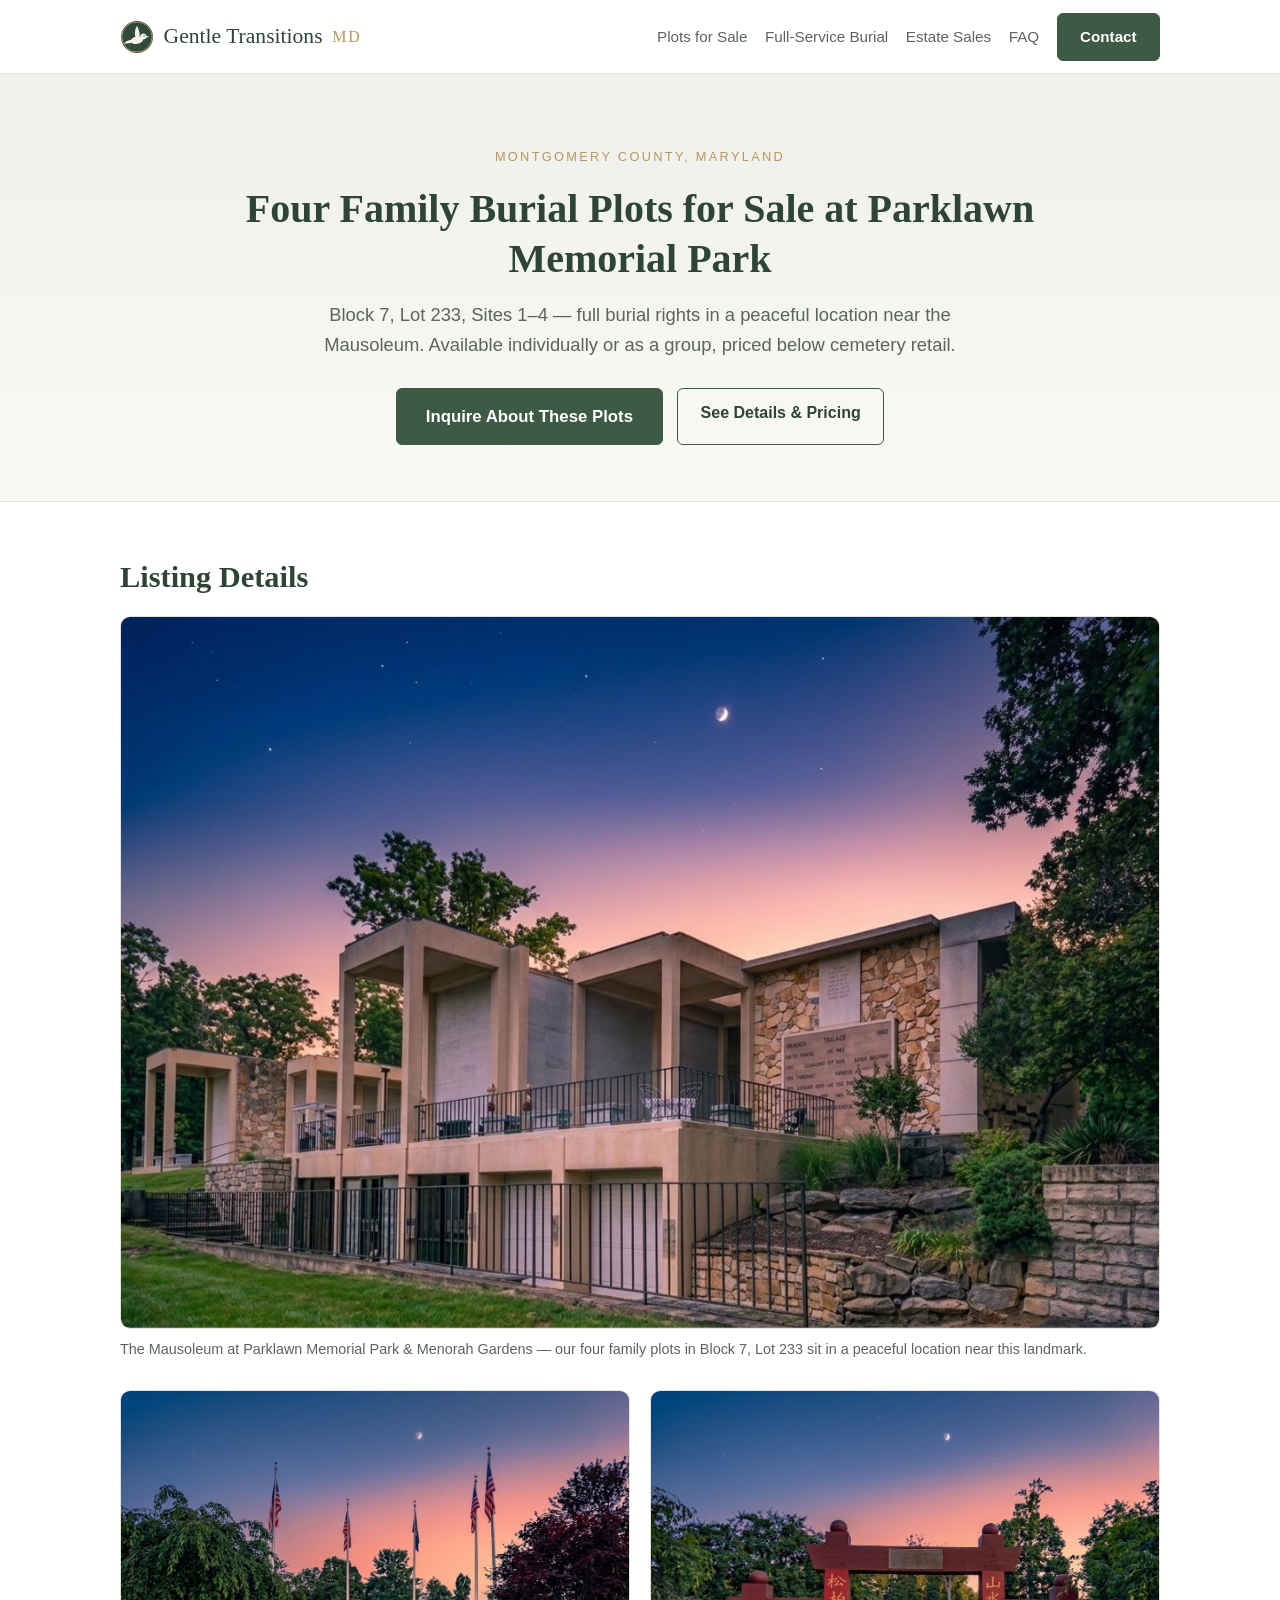
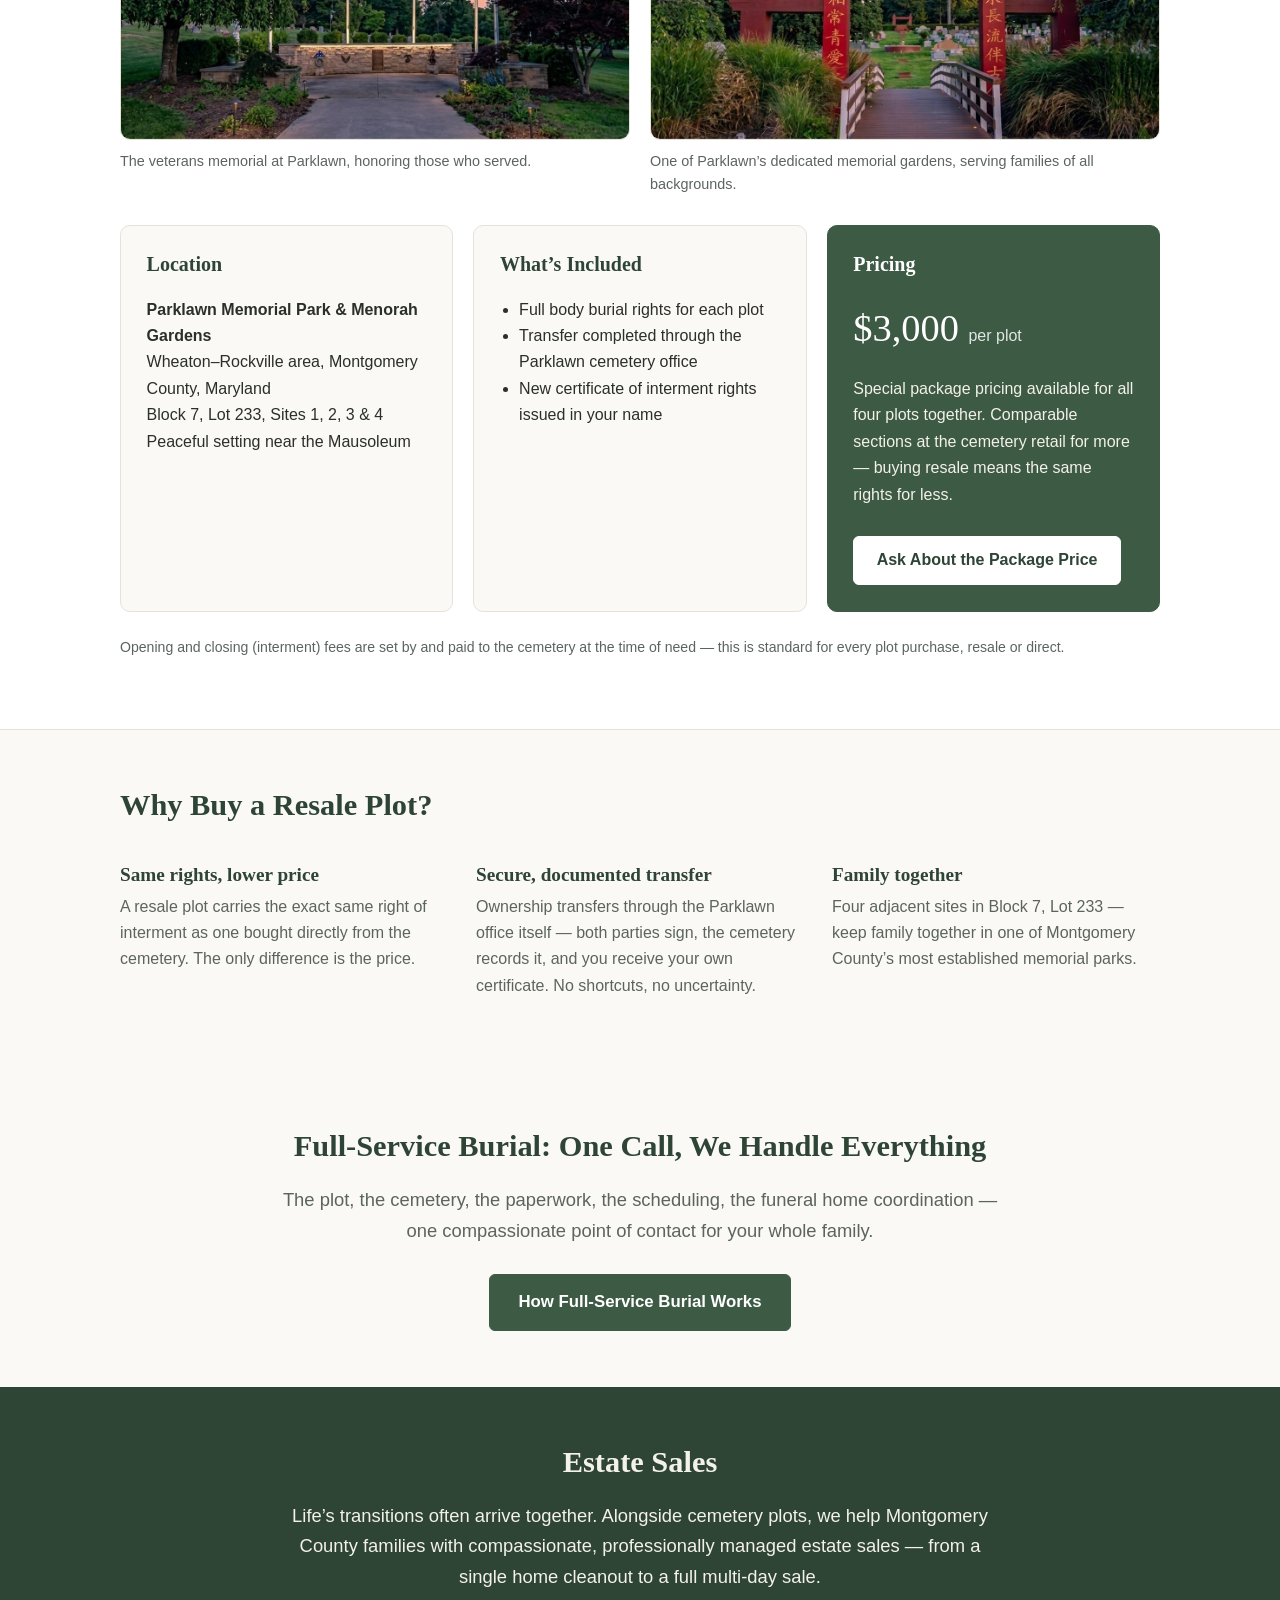
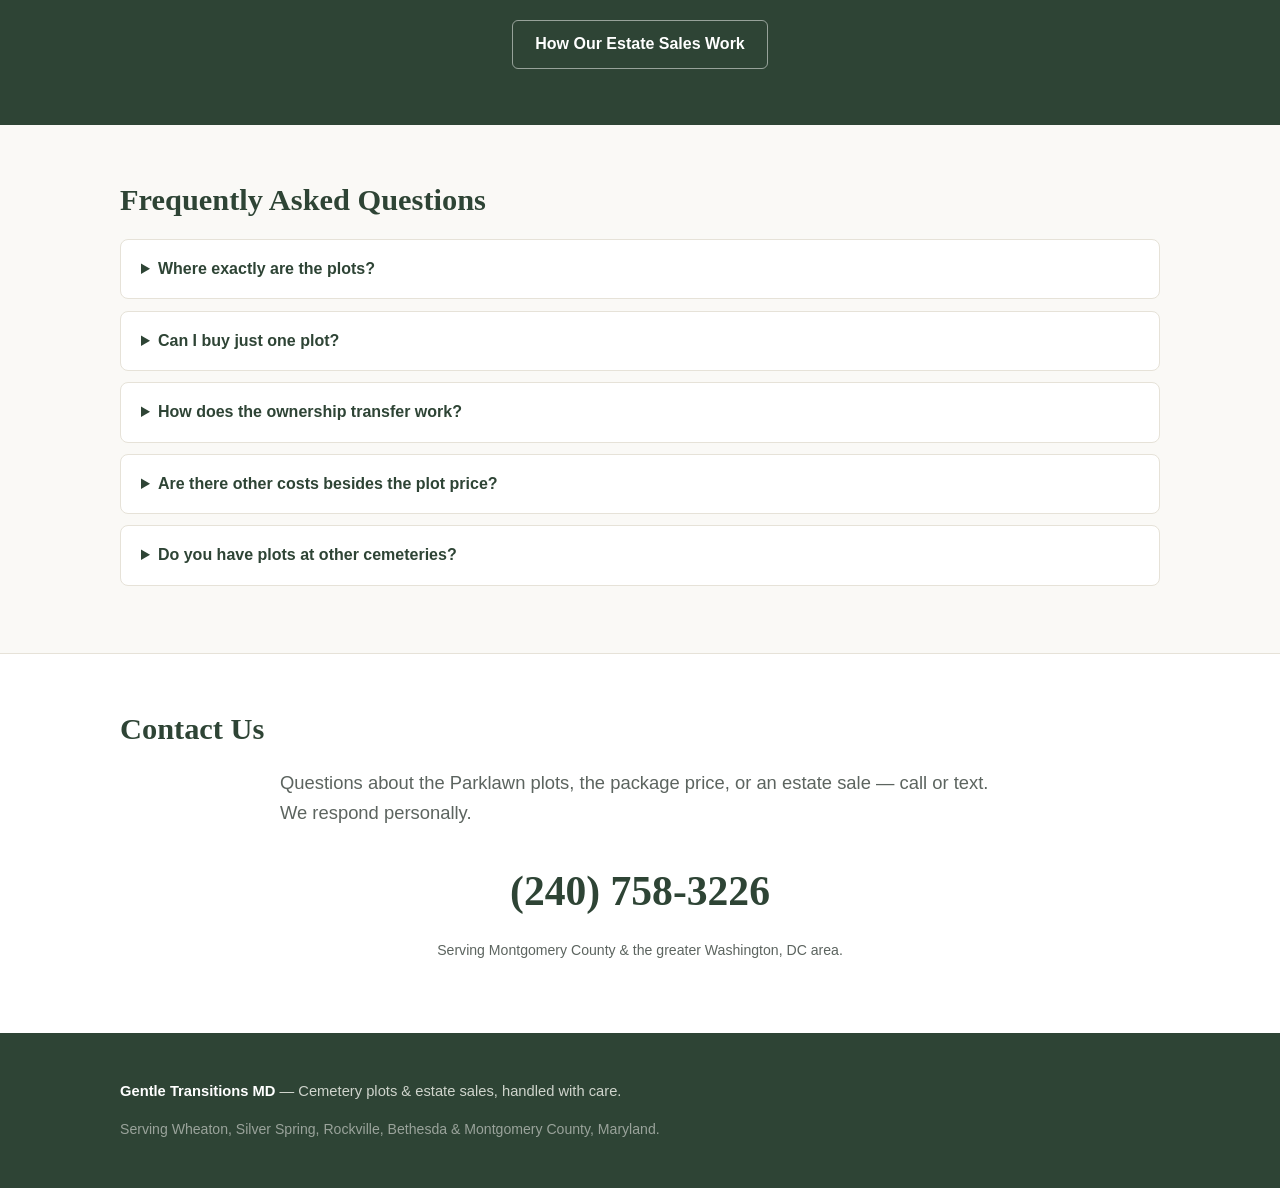
==== index.html @ c08233ff "Add index.html" ====
<!DOCTYPE html>
<html lang="en">
<head>
<meta charset="UTF-8">
<meta name="viewport" content="width=device-width, initial-scale=1.0">
<title>Cemetery Plots for Sale in Montgomery County, MD | Gentle Transitions MD</title>
<meta name="description" content="Cemetery plots for sale in Montgomery County, MD — four family burial plots at Parklawn Memorial Park & Menorah Gardens. Block 7, Lot 233, Sites 1–4. $3,000 per plot, full burial rights.">
<link rel="canonical" href="https://gentletransitionsmd.com/">
<meta property="og:title" content="Cemetery Plots for Sale in Montgomery County, MD | Gentle Transitions MD">
<meta property="og:description" content="Four family burial plots at Parklawn Memorial Park — Block 7, Lot 233, Sites 1–4. $3,000 per plot, near the Mausoleum.">
<meta property="og:type" content="website">
<meta property="og:image" content="https://gentletransitionsmd.com/images/og-image.png">
<meta property="og:image:alt" content="Gentle Transitions MD — cemetery plots, estate sales, and full-service burial in Montgomery County, MD">
<meta name="twitter:card" content="summary_large_image">
<meta name="twitter:title" content="Cemetery Plots for Sale in Montgomery County, MD | Gentle Transitions MD">
<meta name="twitter:description" content="Four family burial plots at Parklawn Memorial Park — Block 7, Lot 233, Sites 1–4. $3,000 per plot, near the Mausoleum.">
<meta property="og:url" content="https://gentletransitionsmd.com/">
<link rel="stylesheet" href="/styles.css">
<link rel="icon" href="/favicon.svg" type="image/svg+xml">
<script type="application/ld+json">
{
  "@context": "https://schema.org",
  "@type": "FAQPage",
  "mainEntity": [
    {"@type": "Question", "name": "Where exactly are the plots located?",
     "acceptedAnswer": {"@type": "Answer", "text": "Block 7, Lot 233, Sites 1, 2, 3, and 4 at Parklawn Memorial Park & Menorah Gardens, in the Wheaton–Rockville area of Montgomery County, Maryland, near the Mausoleum."}},
    {"@type": "Question", "name": "What does each plot include?",
     "acceptedAnswer": {"@type": "Answer", "text": "Each plot includes full body burial rights (right of interment). Opening and closing (interment) fees are set by and paid to the cemetery at the time of need, which is standard for all plot purchases."}},
    {"@type": "Question", "name": "Can I buy just one plot?",
     "acceptedAnswer": {"@type": "Answer", "text": "Yes. Plots are available individually at $3,000 each, or as a group of four with a special package price."}},
    {"@type": "Question", "name": "How does the ownership transfer work?",
     "acceptedAnswer": {"@type": "Answer", "text": "Transfers are completed through the Parklawn cemetery office. Both parties sign the cemetery's transfer paperwork (quitclaim), the buyer pays the cemetery's transfer fee, and Parklawn issues a new certificate of interment rights in the buyer's name."}},
    {"@type": "Question", "name": "Why buy a resale plot instead of buying from the cemetery?",
     "acceptedAnswer": {"@type": "Answer", "text": "Resale plots carry the exact same burial rights as plots bought directly from the cemetery, but are typically priced below current cemetery retail. You also gain access to sections the cemetery may no longer sell directly."}},
    {"@type": "Question", "name": "Do you serve areas outside Montgomery County?",
     "acceptedAnswer": {"@type": "Answer", "text": "Our current plots are in Montgomery County, Maryland, but we buy and sell plots at cemeteries throughout the greater Washington DC area. Contact us about a specific cemetery."}}
  ]
}
</script>
<script type="application/ld+json">
{
  "@context": "https://schema.org",
  "@type": "Product",
  "name": "Family Burial Plots — Parklawn Memorial Park, Block 7 Lot 233",
  "description": "Four family burial plots (Sites 1–4) at Parklawn Memorial Park & Menorah Gardens, Montgomery County MD. Full body burial rights, near the Mausoleum.",
  "image": "https://gentletransitionsmd.com/images/parklawn-memorial-park-mausoleum-rockville-md.jpg",
  "brand": {"@type": "Brand", "name": "Gentle Transitions MD"},
  "offers": {
    "@type": "Offer",
    "price": "3000",
    "priceCurrency": "USD",
    "availability": "https://schema.org/InStock",
    "areaServed": "Montgomery County, Maryland"
  }
}
</script>
</head>
<body>
<header class="site-header">
  <div class="wrap">
    <a class="brand" href="/"><svg class="brand-mark" width="34" height="34" viewBox="0 0 64 64" aria-hidden="true"><circle cx="32" cy="32" r="30" fill="#2f4a3e"/><circle cx="32" cy="32" r="28.5" fill="none" stroke="#c9a86a" stroke-width="1.5"/><g fill="#f5f1e6"><path d="M25 37 C18 37, 12 39, 7 44 C13 44.5, 19 44, 25 42.5 Z"/><ellipse cx="32" cy="38" rx="12" ry="7" transform="rotate(-12 32 38)"/><path d="M30 36 C27 28, 27 19, 32 11 C36 19, 38 28, 37 35 Z"/><circle cx="44" cy="31" r="5.5"/><path d="M49 29.5 L55 31.5 L49 33.5 Z"/><circle cx="45.5" cy="30" r="1.1" fill="#2f4a3e"/></g></svg>Gentle Transitions <span>MD</span></a>
    <nav>
      <a href="#plots">Plots for Sale</a>
      <a href="/full-service-burial.html">Full-Service Burial</a>
      <a href="/estate-sales.html">Estate Sales</a>
      <a href="#faq">FAQ</a>
      <a href="#contact" class="btn">Contact</a>
    </nav>
  </div>
</header>

<main>
<section class="hero">
  <div class="wrap">
    <p class="kicker">Montgomery County, Maryland</p>
    <h1>Four Family Burial Plots for Sale at Parklawn Memorial Park</h1>
    <p class="lede">Block 7, Lot 233, Sites 1&ndash;4 &mdash; full burial rights in a peaceful location near the Mausoleum. Available individually or as a group, priced below cemetery retail.</p>
    <div class="hero-cta">
      <a href="#contact" class="btn btn-large">Inquire About These Plots</a>
      <a href="#plots" class="btn btn-ghost">See Details &amp; Pricing</a>
    </div>
  </div>
</section>

<section id="plots" class="listing">
  <div class="wrap">
    <h2>Listing Details</h2>
    <figure class="listing-figure">
      <img src="/images/parklawn-memorial-park-mausoleum-rockville-md.jpg"
           alt="Mausoleum at Parklawn Memorial Park & Menorah Gardens, Rockville MD — family burial plots for sale nearby in Block 7, Lot 233"
           title="Parklawn Memorial Park Mausoleum — burial plots for sale nearby"
           width="1170" height="801" loading="lazy">
      <figcaption>The Mausoleum at Parklawn Memorial Park &amp; Menorah Gardens &mdash; our four family plots in Block 7, Lot 233 sit in a peaceful location near this landmark.</figcaption>
    </figure>
    <div class="listing-gallery">
      <figure>
        <img src="/images/parklawn-memorial-park-veterans-memorial-rockville-md.jpg"
             alt="Veterans memorial with American flags at Parklawn Memorial Park, Rockville MD"
             title="Veterans memorial at Parklawn Memorial Park"
             width="1170" height="801" loading="lazy">
        <figcaption>The veterans memorial at Parklawn, honoring those who served.</figcaption>
      </figure>
      <figure>
        <img src="/images/parklawn-memorial-park-garden-gate-rockville-md.jpg"
             alt="Memorial garden entrance at Parklawn Memorial Park & Menorah Gardens, Rockville MD"
             title="Memorial garden entrance at Parklawn Memorial Park"
             width="1170" height="801" loading="lazy">
        <figcaption>One of Parklawn&rsquo;s dedicated memorial gardens, serving families of all backgrounds.</figcaption>
      </figure>
    </div>
    <div class="cards">
      <div class="card">
        <h3>Location</h3>
        <p><strong>Parklawn Memorial Park &amp; Menorah Gardens</strong><br>
        Wheaton&ndash;Rockville area, Montgomery County, Maryland<br>
        Block 7, Lot 233, Sites 1, 2, 3 &amp; 4<br>
        Peaceful setting near the Mausoleum</p>
      </div>
      <div class="card">
        <h3>What&rsquo;s Included</h3>
        <ul>
          <li>Full body burial rights for each plot</li>
          <li>Transfer completed through the Parklawn cemetery office</li>
          <li>New certificate of interment rights issued in your name</li>
        </ul>
      </div>
      <div class="card highlight">
        <h3>Pricing</h3>
        <p class="price">$3,000 <span>per plot</span></p>
        <p>Special package pricing available for all four plots together. Comparable sections at the cemetery retail for more &mdash; buying resale means the same rights for less.</p>
        <a href="#contact" class="btn">Ask About the Package Price</a>
      </div>
    </div>
    <p class="fine">Opening and closing (interment) fees are set by and paid to the cemetery at the time of need &mdash; this is standard for every plot purchase, resale or direct.</p>
  </div>
</section>

<section class="why">
  <div class="wrap">
    <h2>Why Buy a Resale Plot?</h2>
    <div class="cols">
      <div>
        <h3>Same rights, lower price</h3>
        <p>A resale plot carries the exact same right of interment as one bought directly from the cemetery. The only difference is the price.</p>
      </div>
      <div>
        <h3>Secure, documented transfer</h3>
        <p>Ownership transfers through the Parklawn office itself &mdash; both parties sign, the cemetery records it, and you receive your own certificate. No shortcuts, no uncertainty.</p>
      </div>
      <div>
        <h3>Family together</h3>
        <p>Four adjacent sites in Block 7, Lot 233 &mdash; keep family together in one of Montgomery County&rsquo;s most established memorial parks.</p>
      </div>
    </div>
  </div>
</section>

<section class="why" style="text-align:center">
  <div class="wrap">
    <h2>Full-Service Burial: One Call, We Handle Everything</h2>
    <p class="lede">The plot, the cemetery, the paperwork, the scheduling, the funeral home coordination &mdash; one compassionate point of contact for your whole family.</p>
    <a href="/full-service-burial.html" class="btn btn-large">How Full-Service Burial Works</a>
  </div>
</section>

<section id="estate-sales" class="estates">
  <div class="wrap">
    <h2>Estate Sales</h2>
    <p class="lede">Life&rsquo;s transitions often arrive together. Alongside cemetery plots, we help Montgomery County families with compassionate, professionally managed estate sales &mdash; from a single home cleanout to a full multi-day sale.</p>
    <a href="/estate-sales.html" class="btn btn-ghost">How Our Estate Sales Work</a>
  </div>
</section>

<section id="faq" class="faq">
  <div class="wrap">
    <h2>Frequently Asked Questions</h2>
    <details>
      <summary>Where exactly are the plots?</summary>
      <p>Block 7, Lot 233, Sites 1, 2, 3, and 4 at Parklawn Memorial Park &amp; Menorah Gardens, in the Wheaton&ndash;Rockville area of Montgomery County, Maryland &mdash; near the Mausoleum.</p>
    </details>
    <details>
      <summary>Can I buy just one plot?</summary>
      <p>Yes. Each plot is $3,000 individually, or ask about special package pricing for all four together.</p>
    </details>
    <details>
      <summary>How does the ownership transfer work?</summary>
      <p>We complete the transfer through the Parklawn cemetery office. Both parties sign the cemetery&rsquo;s transfer paperwork, the buyer pays the cemetery&rsquo;s transfer fee, and Parklawn issues a new certificate of interment rights in the buyer&rsquo;s name.</p>
    </details>
    <details>
      <summary>Are there other costs besides the plot price?</summary>
      <p>Yes &mdash; as with any cemetery purchase, opening and closing (interment) fees are paid to the cemetery at the time of need, plus any memorial or marker you choose.</p>
    </details>
    <details>
      <summary>Do you have plots at other cemeteries?</summary>
      <p>We buy and sell plots at cemeteries throughout the greater Washington, DC area. <a href="#contact">Contact us</a> about a specific cemetery.</p>
    </details>
  </div>
</section>

<section id="contact" class="contact">
  <div class="wrap">
    <h2>Contact Us</h2>
    <p class="lede">Questions about the Parklawn plots, the package price, or an estate sale &mdash; call or text. We respond personally.</p>
    <div class="contact-grid contact-simple">
      <a class="phone-big" href="tel:+12407583226">(240) 758-3226</a>
      <p class="fine">Serving Montgomery County &amp; the greater Washington, DC area.</p>
    </div>
  </div>
</section>
</main>

<footer>
  <div class="wrap">
    <p><strong>Gentle Transitions MD</strong> &mdash; Cemetery plots &amp; estate sales, handled with care.</p>
    <p class="fine">Serving Wheaton, Silver Spring, Rockville, Bethesda &amp; Montgomery County, Maryland.</p>
  </div>
</footer>
</body>
</html>
---- styles.css ----
/* Gentle Transitions MD — calm, dignified, fast. No frameworks. */
:root {
  --ink: #2b2f2c;
  --muted: #5c645f;
  --paper: #faf9f6;
  --card: #ffffff;
  --green: #3d5a45;
  --green-dark: #2e4435;
  --gold: #b9975b;
  --line: #e6e2d8;
}
* { box-sizing: border-box; }
html { scroll-behavior: smooth; }
body {
  margin: 0;
  font-family: -apple-system, BlinkMacSystemFont, "Segoe UI", Roboto, Helvetica, Arial, sans-serif;
  color: var(--ink);
  background: var(--paper);
  line-height: 1.65;
}
.wrap { max-width: 1080px; margin: 0 auto; padding: 0 1.25rem; }

h1, h2, h3 {
  font-family: Georgia, "Times New Roman", serif;
  line-height: 1.25;
  color: var(--green-dark);
}
h2 { font-size: 1.9rem; margin: 0 0 1.25rem; }

/* header */
.site-header {
  background: var(--card);
  border-bottom: 1px solid var(--line);
  position: sticky; top: 0; z-index: 10;
}
.site-header .wrap {
  display: flex; align-items: center; justify-content: space-between;
  padding-top: .8rem; padding-bottom: .8rem;
}
.brand { font-family: Georgia, serif; font-size: 1.35rem; color: var(--green-dark); text-decoration: none; display: inline-flex; align-items: center; gap: .6rem; }
.brand-mark { width: 34px; height: 34px; flex: none; }
.brand span { color: var(--gold); font-size: 1rem; letter-spacing: .12em; }
.site-header nav { display: flex; gap: 1.1rem; align-items: center; }
.site-header nav a { color: var(--muted); text-decoration: none; font-size: .95rem; }
.site-header nav a:hover { color: var(--green-dark); }

/* buttons */
.btn {
  display: inline-block;
  background: var(--green); color: #fff !important;
  padding: .65rem 1.4rem; border-radius: 6px;
  text-decoration: none; font-weight: 600; border: 1px solid var(--green);
}
.btn:hover { background: var(--green-dark); }
.btn-large { font-size: 1.05rem; padding: .85rem 1.8rem; }
.btn-ghost { background: transparent; color: var(--green-dark) !important; }
.btn-ghost:hover { background: #eef0ec; }

/* hero */
.hero {
  background: linear-gradient(180deg, #eef0ec 0%, var(--paper) 100%);
  padding: 4.5rem 0 3.5rem;
  text-align: center;
}
.kicker {
  text-transform: uppercase; letter-spacing: .18em; font-size: .8rem;
  color: var(--gold); margin: 0 0 1rem;
}
.kicker a { color: var(--gold); }
.hero h1 { font-size: 2.5rem; margin: 0 0 1rem; max-width: 800px; margin-left: auto; margin-right: auto; }
.lede { font-size: 1.15rem; color: var(--muted); max-width: 720px; margin: 0 auto 1.75rem; }
.hero-cta { display: flex; gap: .9rem; justify-content: center; flex-wrap: wrap; }

/* sections */
section { padding: 3.5rem 0; }
.listing { background: var(--card); border-top: 1px solid var(--line); border-bottom: 1px solid var(--line); }
.cards { display: grid; grid-template-columns: repeat(auto-fit, minmax(280px, 1fr)); gap: 1.25rem; margin-bottom: 1.5rem; }
.card {
  background: var(--paper); border: 1px solid var(--line);
  border-radius: 10px; padding: 1.6rem;
}
.card h3 { margin-top: 0; font-size: 1.25rem; }
.card ul { margin: .5rem 0; padding-left: 1.2rem; }
.card.highlight { background: var(--green); color: #f3f1ea; border-color: var(--green); }
.card.highlight h3 { color: #fff; }
.price { font-family: Georgia, serif; font-size: 2.4rem; margin: .25rem 0; color: #fff; }
.price span { font-size: 1rem; font-family: -apple-system, sans-serif; opacity: .85; }
.card.highlight .btn { background: #fff; color: var(--green-dark) !important; border-color: #fff; margin-top: .75rem; }
.fine { font-size: .88rem; color: var(--muted); }
.listing-figure { margin: 0 0 1.75rem; }
.listing-figure img { width: 100%; height: auto; border-radius: 10px; border: 1px solid var(--line); display: block; }
.listing-figure figcaption { font-size: .9rem; color: var(--muted); margin-top: .6rem; }
.listing-gallery { display: grid; grid-template-columns: 1fr 1fr; gap: 1.25rem; margin: 0 0 1.75rem; }
.listing-gallery figure { margin: 0; }
.listing-gallery img { width: 100%; height: auto; border-radius: 10px; border: 1px solid var(--line); display: block; }
.listing-gallery figcaption { font-size: .9rem; color: var(--muted); margin-top: .6rem; }
@media (max-width: 720px) { .listing-gallery { grid-template-columns: 1fr; } }

.cols { display: grid; grid-template-columns: repeat(auto-fit, minmax(260px, 1fr)); gap: 1.75rem; }
.cols h3 { font-size: 1.2rem; margin-bottom: .4rem; }
.cols p { color: var(--muted); margin-top: 0; }

.estates { background: var(--green-dark); color: #eef0ec; text-align: center; }
.estates h2, .estates .lede { color: #f3f1ea; }
.estates .btn-ghost { color: #fff !important; border-color: rgba(255,255,255,.5); }
.estates .btn-ghost:hover { background: rgba(255,255,255,.12); }

.steps { max-width: 640px; margin: 0 0 1.5rem; padding-left: 1.4rem; }
.steps li { margin-bottom: .8rem; }

/* faq */
.faq details {
  background: var(--card); border: 1px solid var(--line);
  border-radius: 8px; padding: 1rem 1.25rem; margin-bottom: .7rem;
}
.faq summary { cursor: pointer; font-weight: 600; color: var(--green-dark); }
.faq summary::-webkit-details-marker { color: var(--gold); }
.faq details p { color: var(--muted); margin: .6rem 0 0; }
.faq a { color: var(--green); }

/* contact */
.contact { background: var(--card); border-top: 1px solid var(--line); }
.contact-grid { display: grid; grid-template-columns: 1.2fr .8fr; gap: 2.5rem; }
form label { display: block; margin-bottom: 1rem; font-weight: 600; font-size: .92rem; }
form input, form select, form textarea {
  display: block; width: 100%; margin-top: .35rem;
  padding: .7rem .8rem; border: 1px solid var(--line); border-radius: 6px;
  font-size: 1rem; font-family: inherit; background: var(--paper);
}
form button { border: none; cursor: pointer; }
.contact-alt h3 { margin-top: 0; }
.contact-alt a { color: var(--green); font-size: 1.15rem; }
.contact-simple { text-align: center; display: block; }
.phone-big {
  font-family: Georgia, serif; font-size: 2.6rem; color: var(--green-dark);
  text-decoration: none; font-weight: 700;
}
.phone-big:hover { color: var(--green); }

footer { background: var(--green-dark); color: #cfd4cc; padding: 2rem 0; font-size: .92rem; }
footer strong { color: #fff; }
footer .fine { color: #9aa39b; }

@media (max-width: 720px) {
  .hero h1 { font-size: 1.9rem; }
  .contact-grid { grid-template-columns: 1fr; }
  .site-header nav a:not(.btn) { display: none; }
}
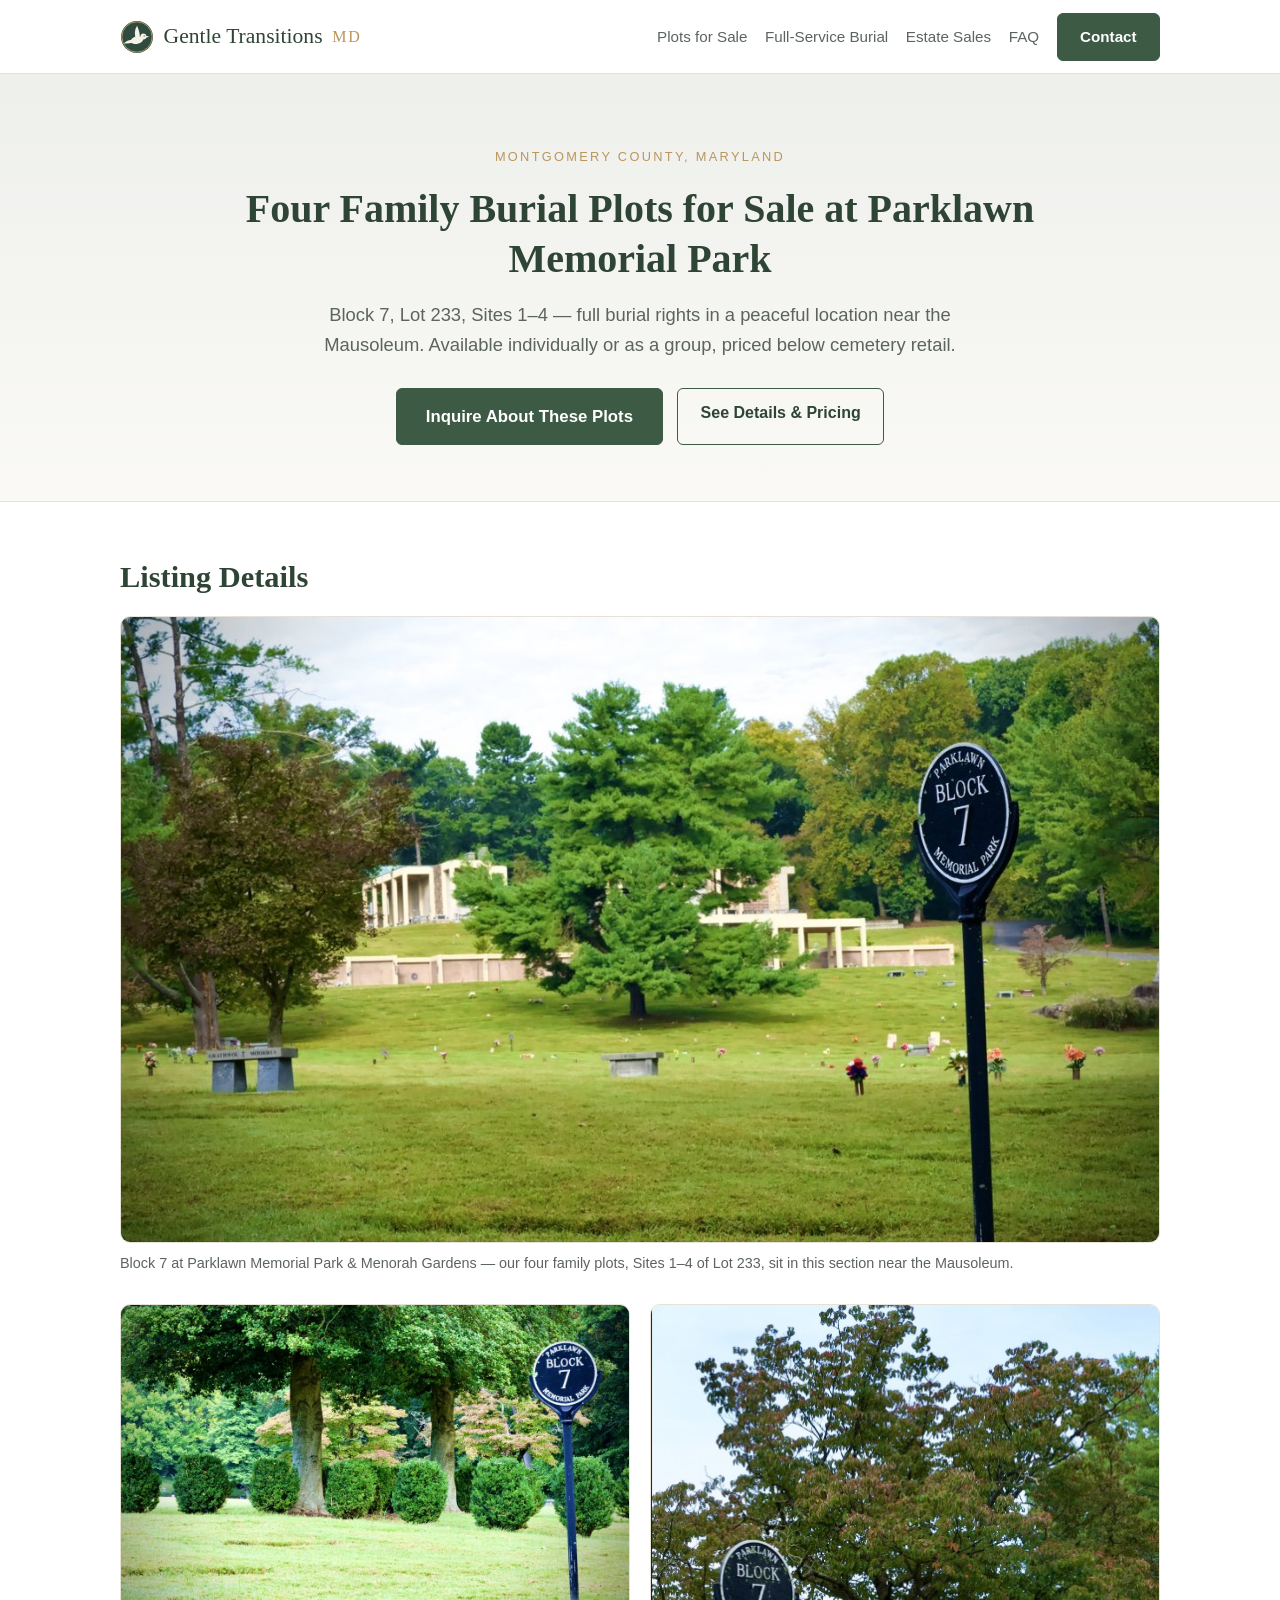
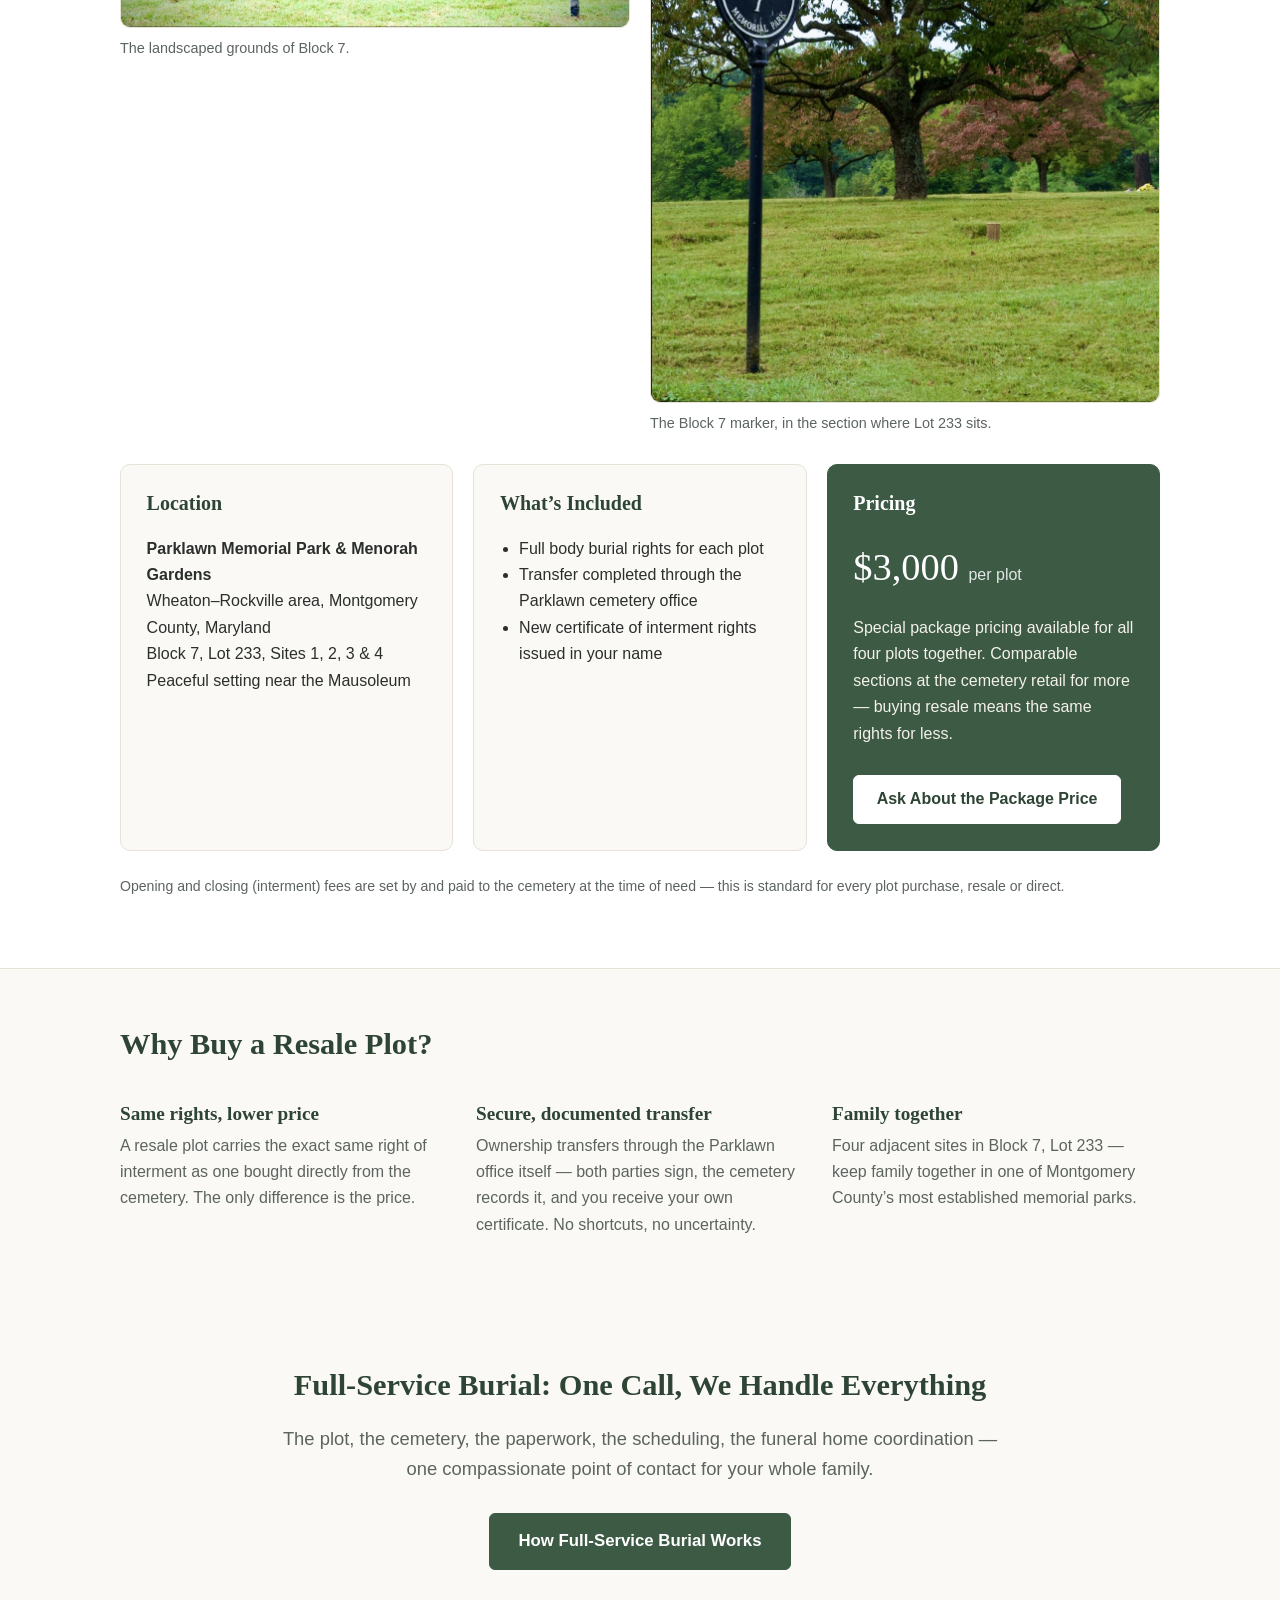
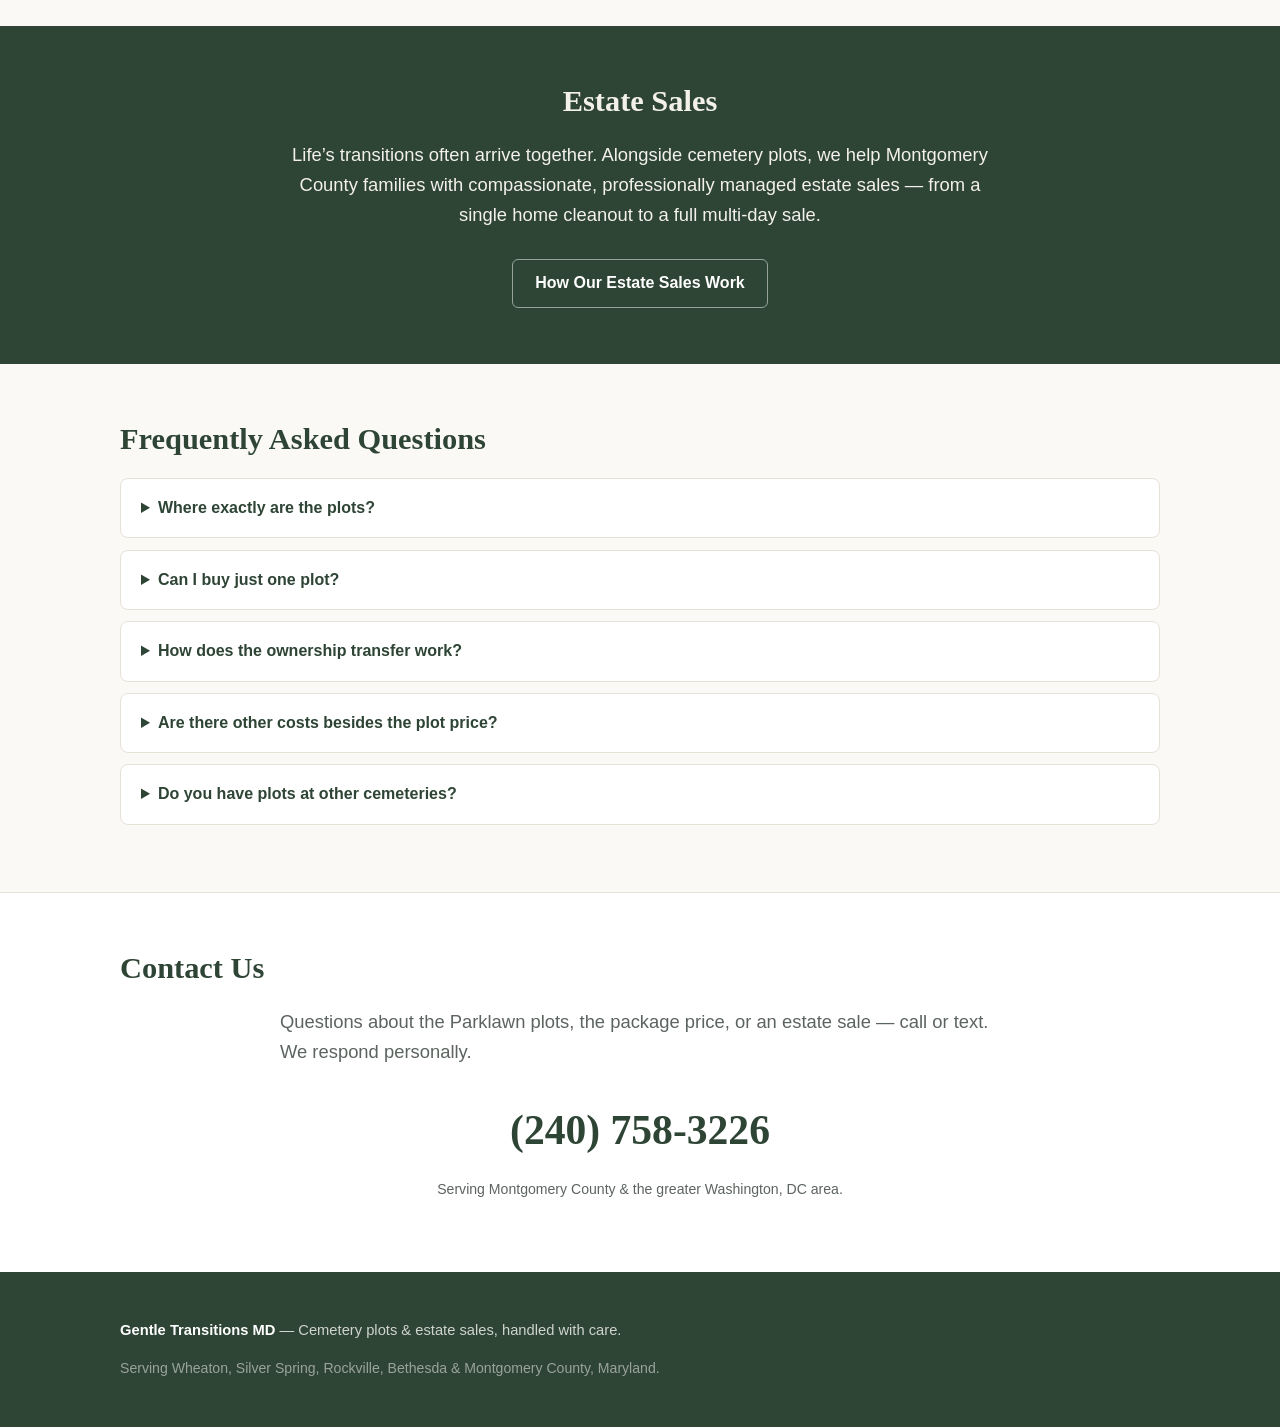
==== commit 2cdd431d: "Add index.html" ====
--- a/index.html
+++ b/index.html
@@ -9,13 +9,20 @@
 <meta property="og:title" content="Cemetery Plots for Sale in Montgomery County, MD | Gentle Transitions MD">
 <meta property="og:description" content="Four family burial plots at Parklawn Memorial Park — Block 7, Lot 233, Sites 1–4. $3,000 per plot, near the Mausoleum.">
 <meta property="og:type" content="website">
-<meta property="og:image" content="https://gentletransitionsmd.com/images/og-image.png">
-<meta property="og:image:alt" content="Gentle Transitions MD — cemetery plots, estate sales, and full-service burial in Montgomery County, MD">
+<meta property="og:image" content="https://gentletransitionsmd.com/images/parklawn-memorial-park-block-7-mausoleum-view-rockville-md.jpg">
+<meta property="og:image:width" content="1170">
+<meta property="og:image:height" content="704">
+<meta property="og:image:alt" content="Block 7 marker at Parklawn Memorial Park with the Mausoleum in the background">
+<meta name="twitter:image" content="https://gentletransitionsmd.com/images/parklawn-memorial-park-block-7-mausoleum-view-rockville-md.jpg">
 <meta name="twitter:card" content="summary_large_image">
 <meta name="twitter:title" content="Cemetery Plots for Sale in Montgomery County, MD | Gentle Transitions MD">
 <meta name="twitter:description" content="Four family burial plots at Parklawn Memorial Park — Block 7, Lot 233, Sites 1–4. $3,000 per plot, near the Mausoleum.">
 <meta property="og:url" content="https://gentletransitionsmd.com/">
 <link rel="stylesheet" href="/styles.css">
+<link rel="icon" href="/favicon.ico" sizes="48x48">
+<link rel="icon" type="image/png" sizes="48x48" href="/favicon-48x48.png">
+<link rel="icon" type="image/png" sizes="192x192" href="/favicon-192x192.png">
+<link rel="apple-touch-icon" href="/apple-touch-icon.png">
 <link rel="icon" href="/favicon.svg" type="image/svg+xml">
 <script type="application/ld+json">
 {
@@ -43,7 +50,7 @@
   "@type": "Product",
   "name": "Family Burial Plots — Parklawn Memorial Park, Block 7 Lot 233",
   "description": "Four family burial plots (Sites 1–4) at Parklawn Memorial Park & Menorah Gardens, Montgomery County MD. Full body burial rights, near the Mausoleum.",
-  "image": "https://gentletransitionsmd.com/images/parklawn-memorial-park-mausoleum-rockville-md.jpg",
+  "image": "https://gentletransitionsmd.com/images/parklawn-memorial-park-block-7-mausoleum-view-rockville-md.jpg",
   "brand": {"@type": "Brand", "name": "Gentle Transitions MD"},
   "offers": {
     "@type": "Offer",
@@ -86,26 +93,26 @@
   <div class="wrap">
     <h2>Listing Details</h2>
     <figure class="listing-figure">
-      <img src="/images/parklawn-memorial-park-mausoleum-rockville-md.jpg"
-           alt="Mausoleum at Parklawn Memorial Park & Menorah Gardens, Rockville MD — family burial plots for sale nearby in Block 7, Lot 233"
-           title="Parklawn Memorial Park Mausoleum — burial plots for sale nearby"
-           width="1170" height="801" loading="lazy">
-      <figcaption>The Mausoleum at Parklawn Memorial Park &amp; Menorah Gardens &mdash; our four family plots in Block 7, Lot 233 sit in a peaceful location near this landmark.</figcaption>
+      <img src="/images/parklawn-memorial-park-block-7-mausoleum-view-rockville-md.jpg"
+           alt="Block 7 marker at Parklawn Memorial Park with the Mausoleum in the background — family burial plots for sale in Block 7, Lot 233"
+           title="Block 7 at Parklawn Memorial Park — burial plots for sale"
+           width="1170" height="704" loading="lazy">
+      <figcaption>Block 7 at Parklawn Memorial Park &amp; Menorah Gardens &mdash; our four family plots, Sites 1&ndash;4 of Lot 233, sit in this section near the Mausoleum.</figcaption>
     </figure>
     <div class="listing-gallery">
       <figure>
-        <img src="/images/parklawn-memorial-park-veterans-memorial-rockville-md.jpg"
-             alt="Veterans memorial with American flags at Parklawn Memorial Park, Rockville MD"
-             title="Veterans memorial at Parklawn Memorial Park"
-             width="1170" height="801" loading="lazy">
-        <figcaption>The veterans memorial at Parklawn, honoring those who served.</figcaption>
+        <img src="/images/parklawn-memorial-park-block-7-grounds-rockville-md.jpg"
+             alt="Block 7 marker overlooking the landscaped grounds of Parklawn Memorial Park"
+             title="The landscaped grounds of Block 7 at Parklawn Memorial Park"
+             width="1170" height="741" loading="lazy">
+        <figcaption>The landscaped grounds of Block 7.</figcaption>
       </figure>
       <figure>
-        <img src="/images/parklawn-memorial-park-garden-gate-rockville-md.jpg"
-             alt="Memorial garden entrance at Parklawn Memorial Park & Menorah Gardens, Rockville MD"
-             title="Memorial garden entrance at Parklawn Memorial Park"
-             width="1170" height="801" loading="lazy">
-        <figcaption>One of Parklawn&rsquo;s dedicated memorial gardens, serving families of all backgrounds.</figcaption>
+        <img src="/images/parklawn-memorial-park-block-7-marker-tree-rockville-md.jpg"
+             alt="Block 7 marker beside a mature tree at Parklawn Memorial Park"
+             title="Block 7 marker at Parklawn Memorial Park"
+             width="1021" height="1400" loading="lazy">
+        <figcaption>The Block 7 marker, in the section where Lot 233 sits.</figcaption>
       </figure>
     </div>
     <div class="cards">
--- a/styles.css
+++ b/styles.css
@@ -37,7 +37,7 @@
   display: flex; align-items: center; justify-content: space-between;
   padding-top: .8rem; padding-bottom: .8rem;
 }
-.brand { font-family: Georgia, serif; font-size: 1.35rem; color: var(--green-dark); text-decoration: none; display: inline-flex; align-items: center; gap: .6rem; }
+.brand { font-family: Georgia, serif; font-size: 1.35rem; color: var(--green-dark); text-decoration: none; display: inline-flex; align-items: center; gap: .6rem; white-space: nowrap; }
 .brand-mark { width: 34px; height: 34px; flex: none; }
 .brand span { color: var(--gold); font-size: 1rem; letter-spacing: .12em; }
 .site-header nav { display: flex; gap: 1.1rem; align-items: center; }
@@ -145,4 +145,6 @@
   .hero h1 { font-size: 1.9rem; }
   .contact-grid { grid-template-columns: 1fr; }
   .site-header nav a:not(.btn) { display: none; }
+  .brand { font-size: 1.05rem; gap: .45rem; }
+  .brand-mark { width: 28px; height: 28px; }
 }
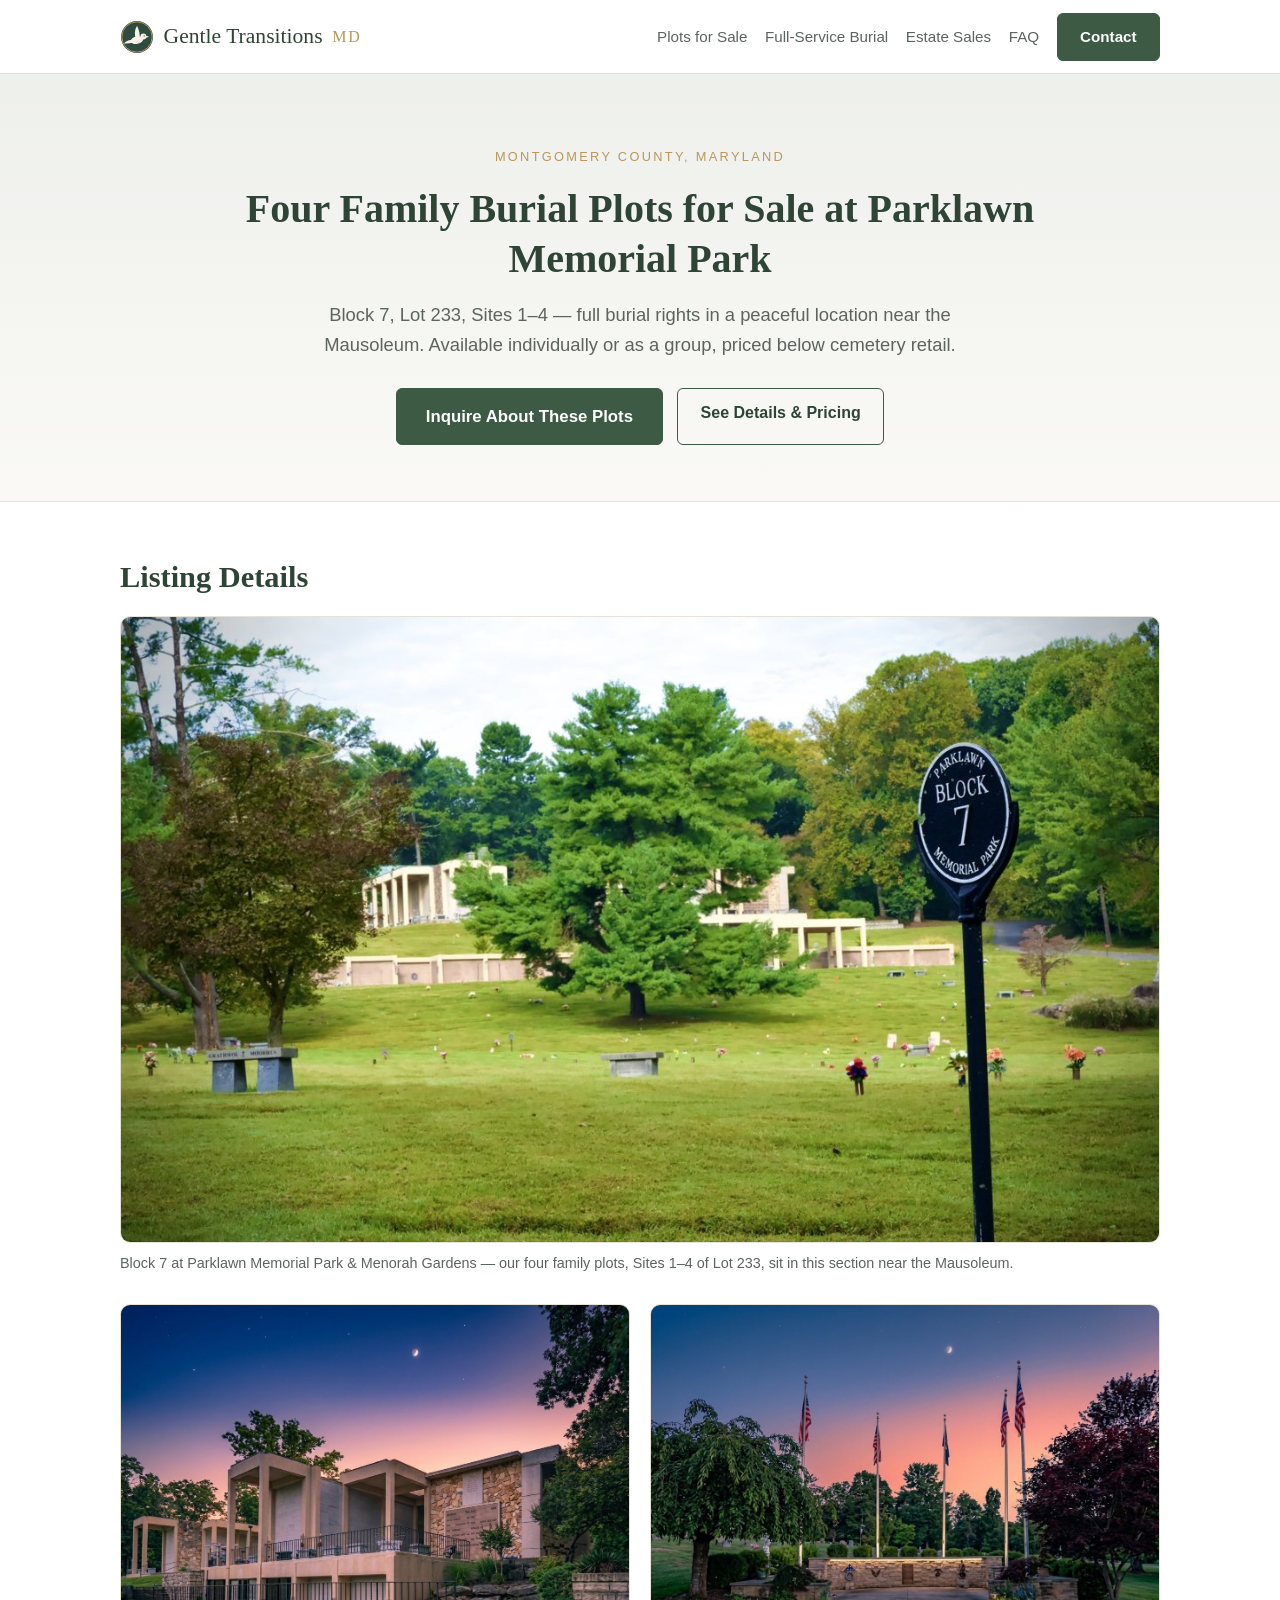
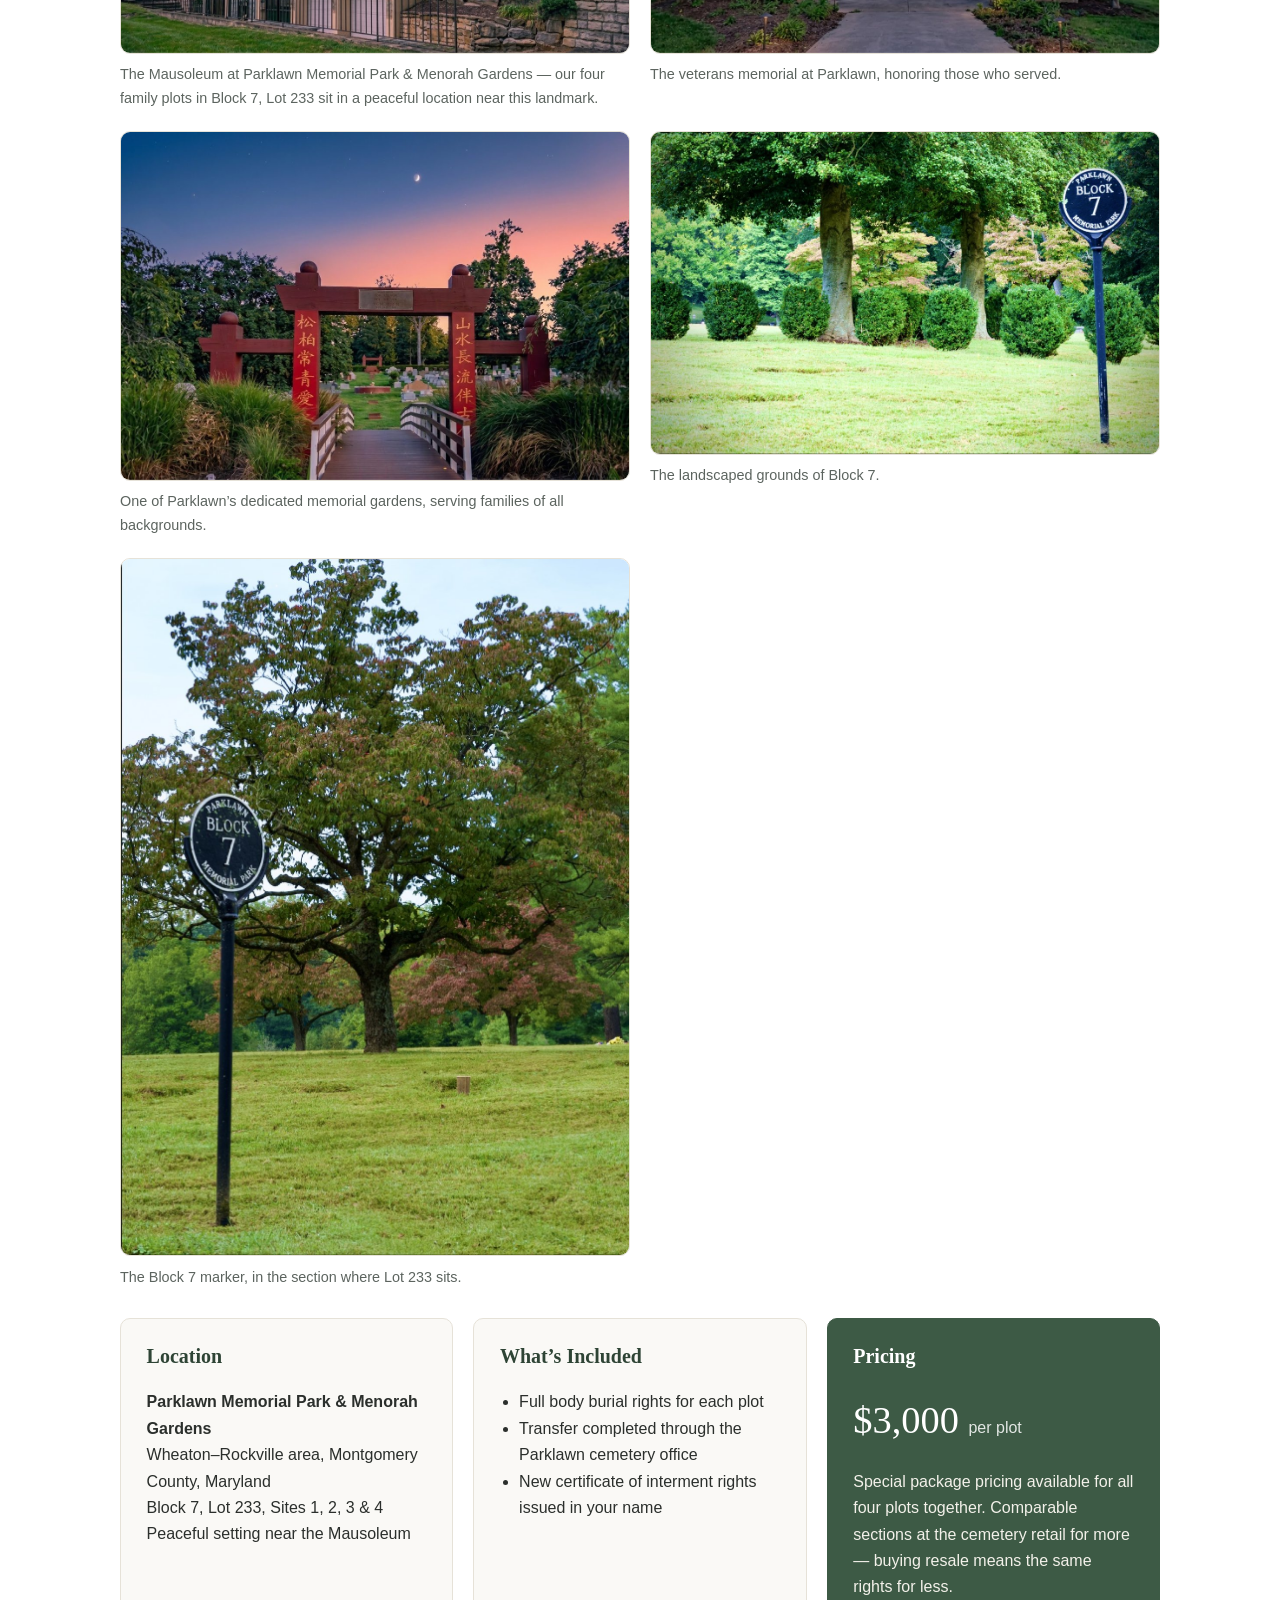
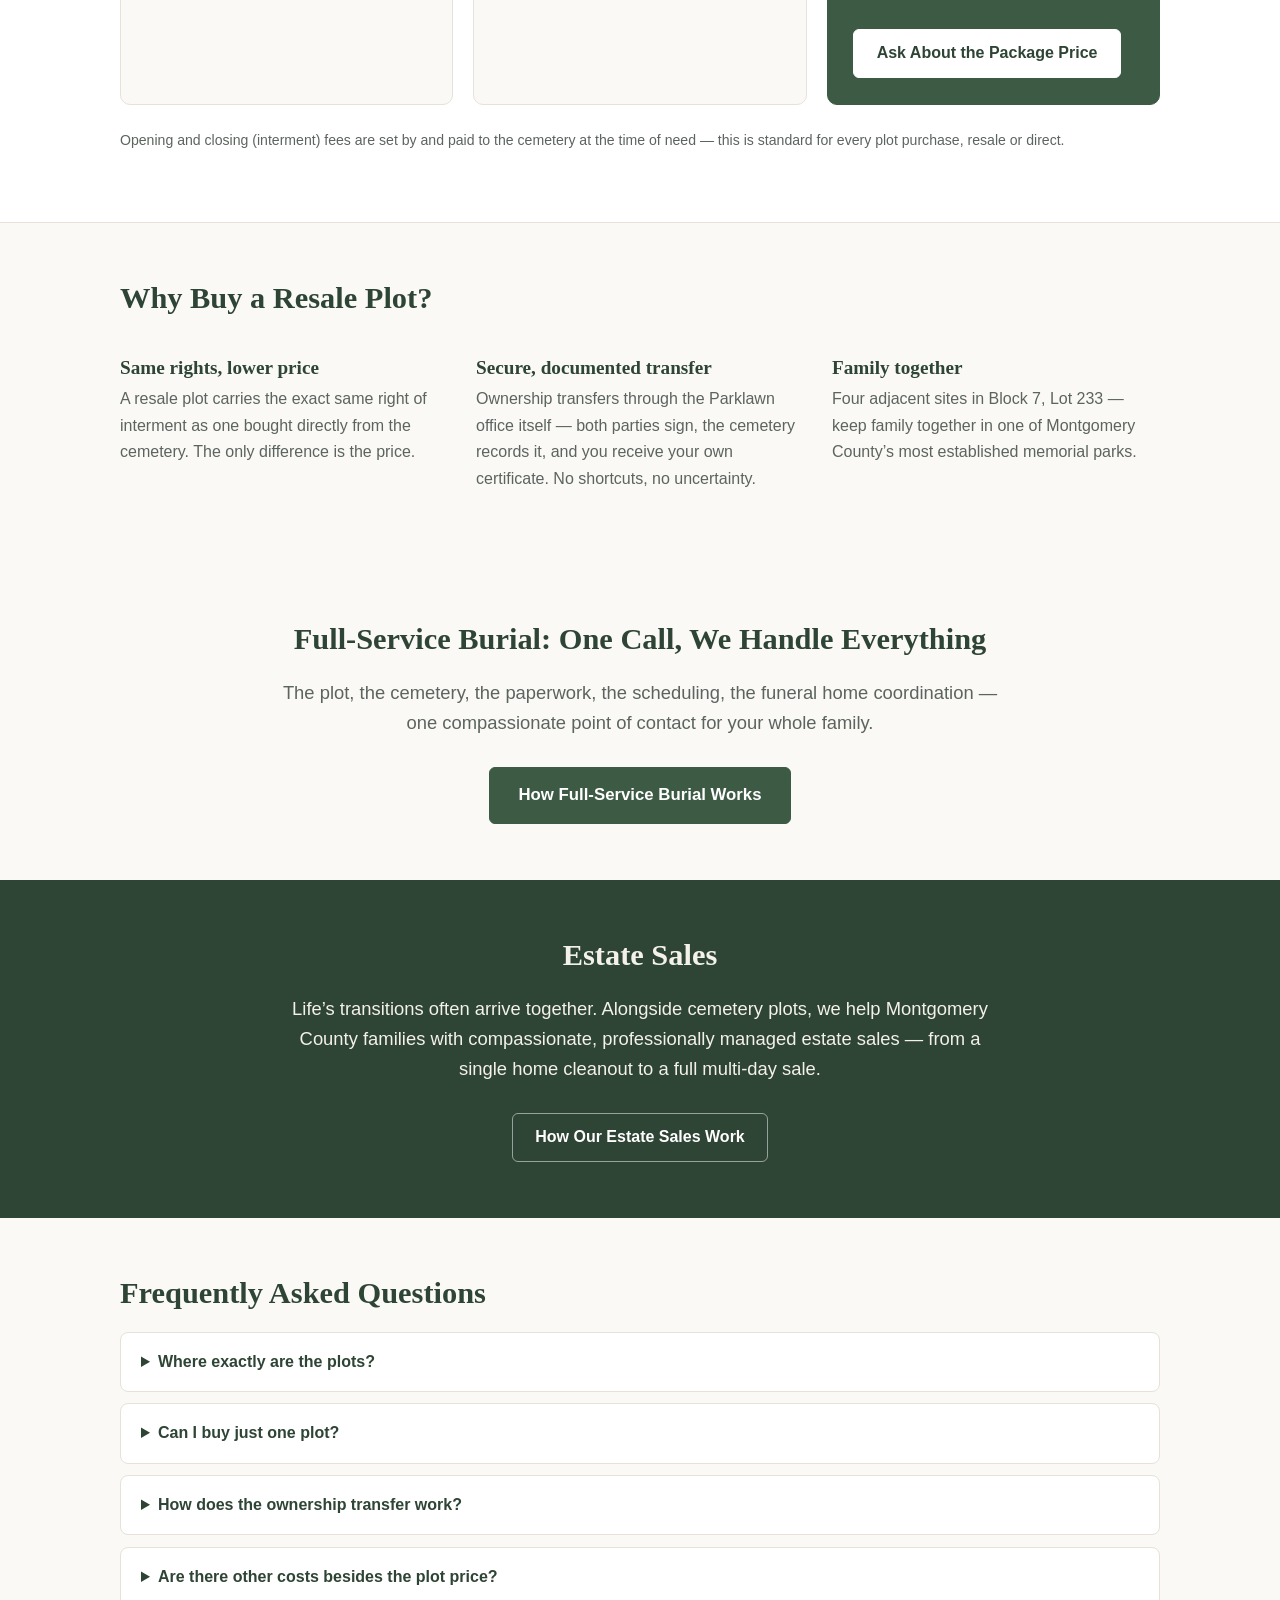
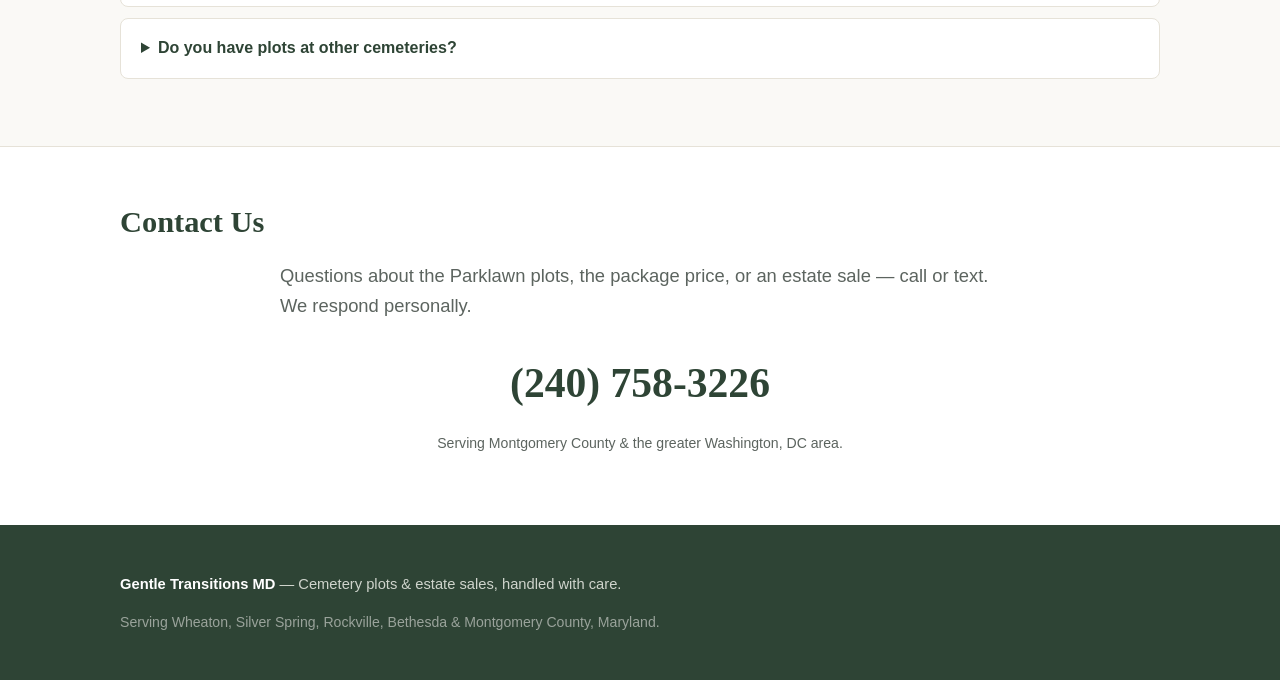
==== commit 911aeaba: "Add index.html" ====
--- a/index.html
+++ b/index.html
@@ -101,6 +101,27 @@
     </figure>
     <div class="listing-gallery">
       <figure>
+        <img src="/images/parklawn-memorial-park-mausoleum-rockville-md.jpg"
+             alt="Mausoleum at Parklawn Memorial Park & Menorah Gardens, Rockville MD — family burial plots for sale nearby in Block 7, Lot 233"
+             title="Parklawn Memorial Park Mausoleum — burial plots for sale nearby"
+             width="1170" height="801" loading="lazy">
+        <figcaption>The Mausoleum at Parklawn Memorial Park &amp; Menorah Gardens &mdash; our four family plots in Block 7, Lot 233 sit in a peaceful location near this landmark.</figcaption>
+      </figure>
+      <figure>
+        <img src="/images/parklawn-memorial-park-veterans-memorial-rockville-md.jpg"
+             alt="Veterans memorial with American flags at Parklawn Memorial Park, Rockville MD"
+             title="Veterans memorial at Parklawn Memorial Park"
+             width="1170" height="801" loading="lazy">
+        <figcaption>The veterans memorial at Parklawn, honoring those who served.</figcaption>
+      </figure>
+      <figure>
+        <img src="/images/parklawn-memorial-park-garden-gate-rockville-md.jpg"
+             alt="Memorial garden entrance at Parklawn Memorial Park & Menorah Gardens, Rockville MD"
+             title="Memorial garden entrance at Parklawn Memorial Park"
+             width="1170" height="801" loading="lazy">
+        <figcaption>One of Parklawn&rsquo;s dedicated memorial gardens, serving families of all backgrounds.</figcaption>
+      </figure>
+      <figure>
         <img src="/images/parklawn-memorial-park-block-7-grounds-rockville-md.jpg"
              alt="Block 7 marker overlooking the landscaped grounds of Parklawn Memorial Park"
              title="The landscaped grounds of Block 7 at Parklawn Memorial Park"
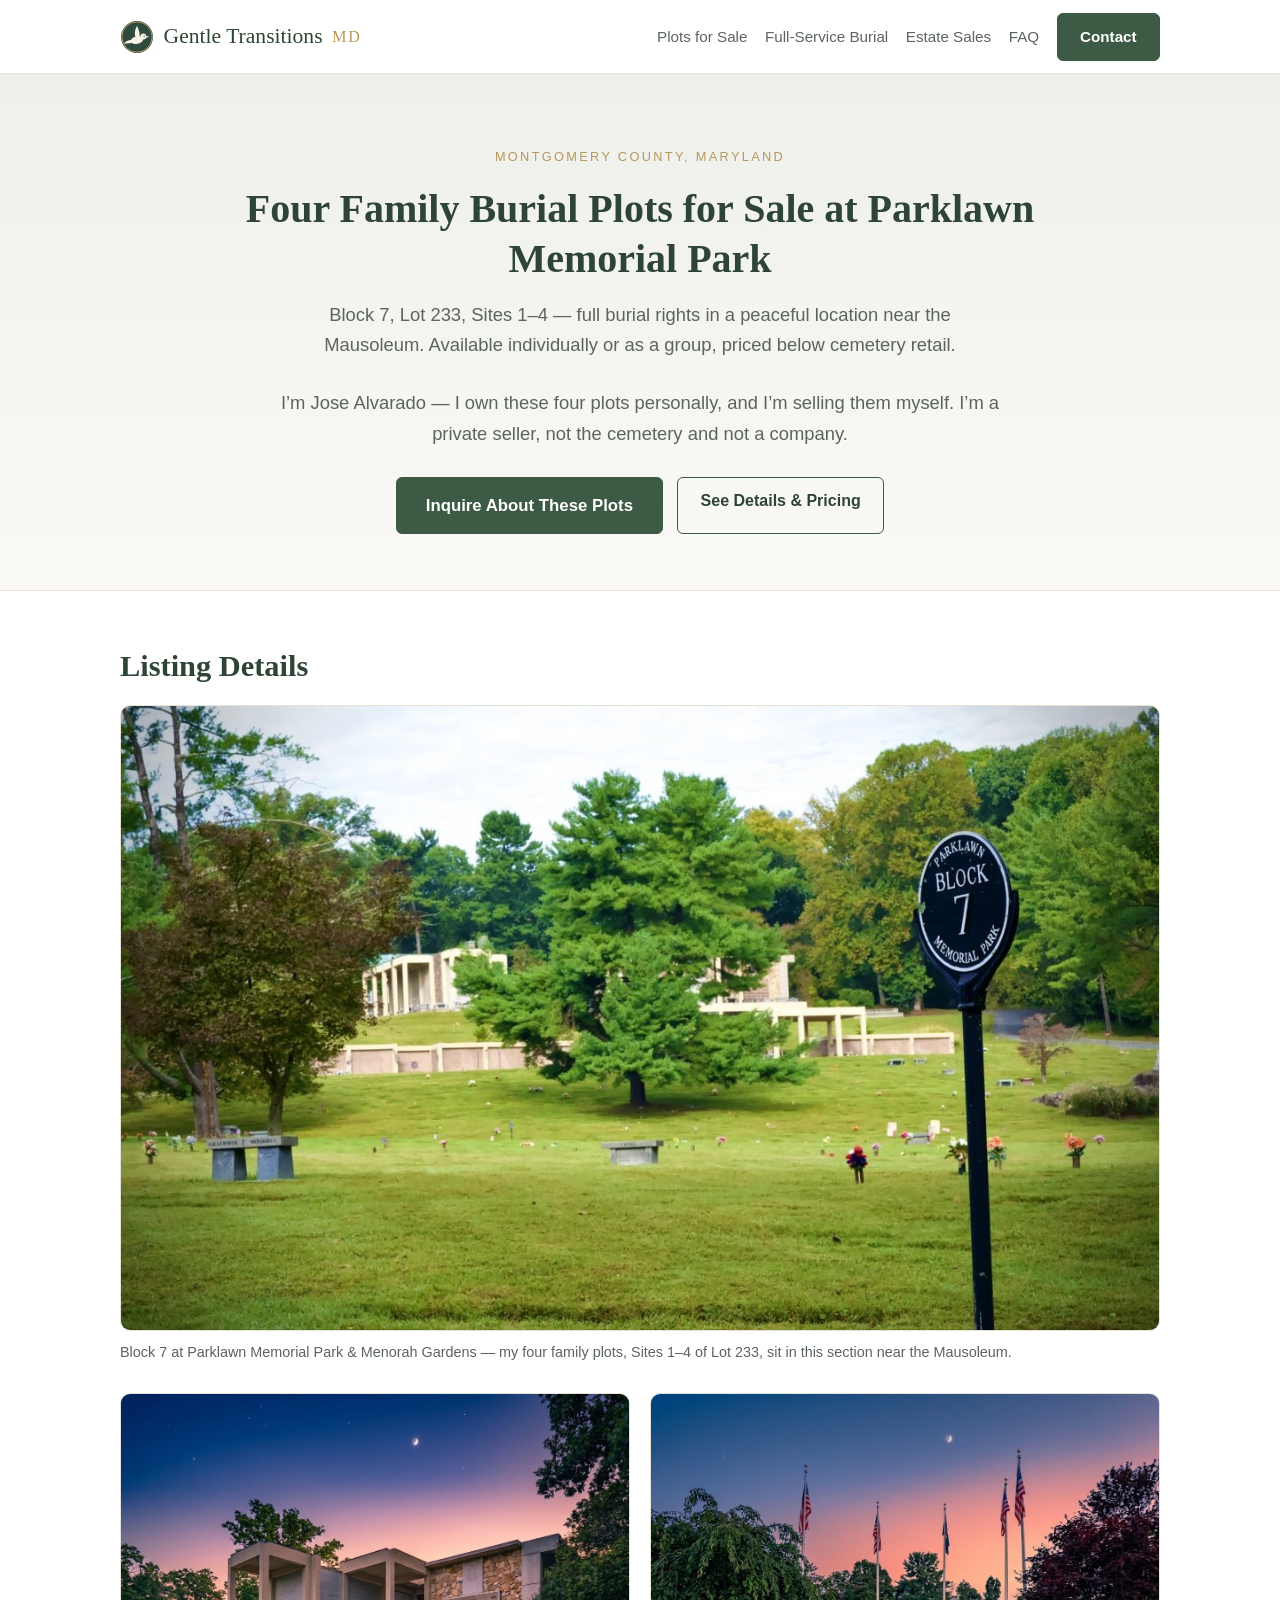
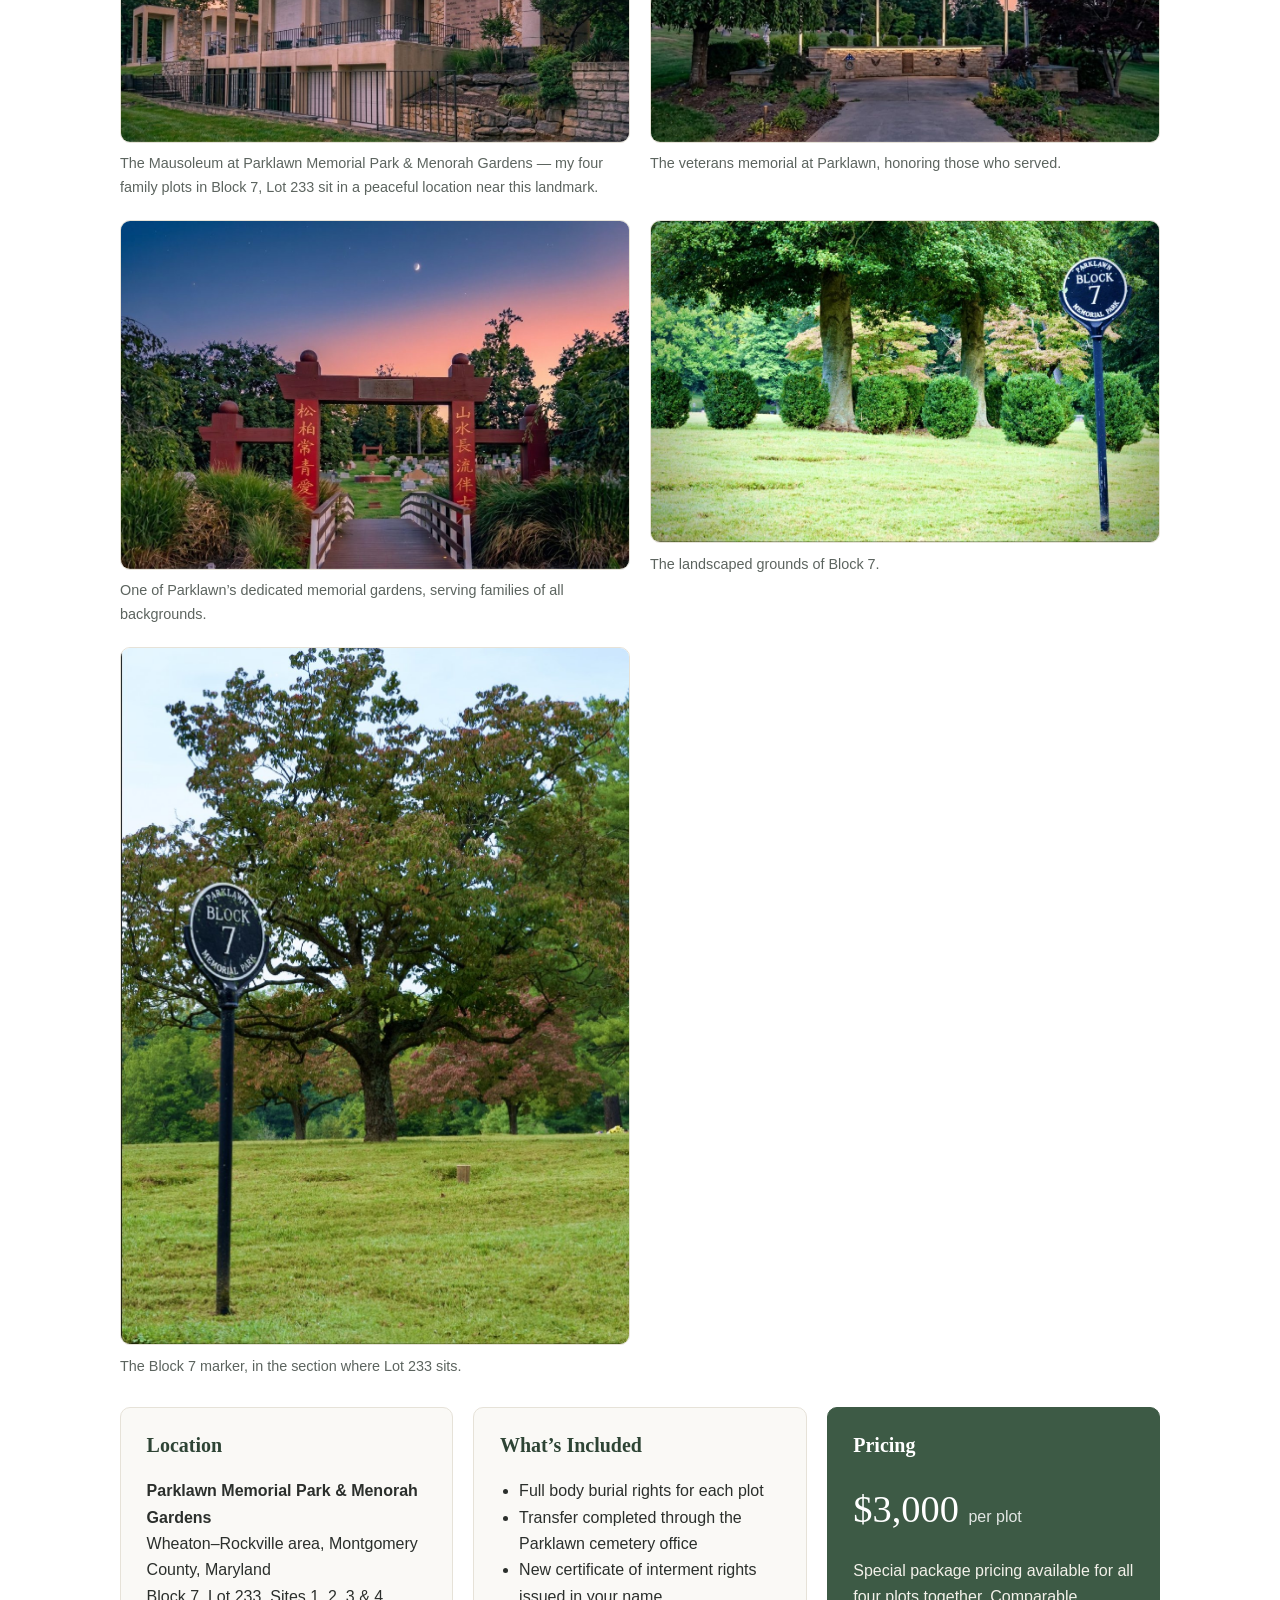
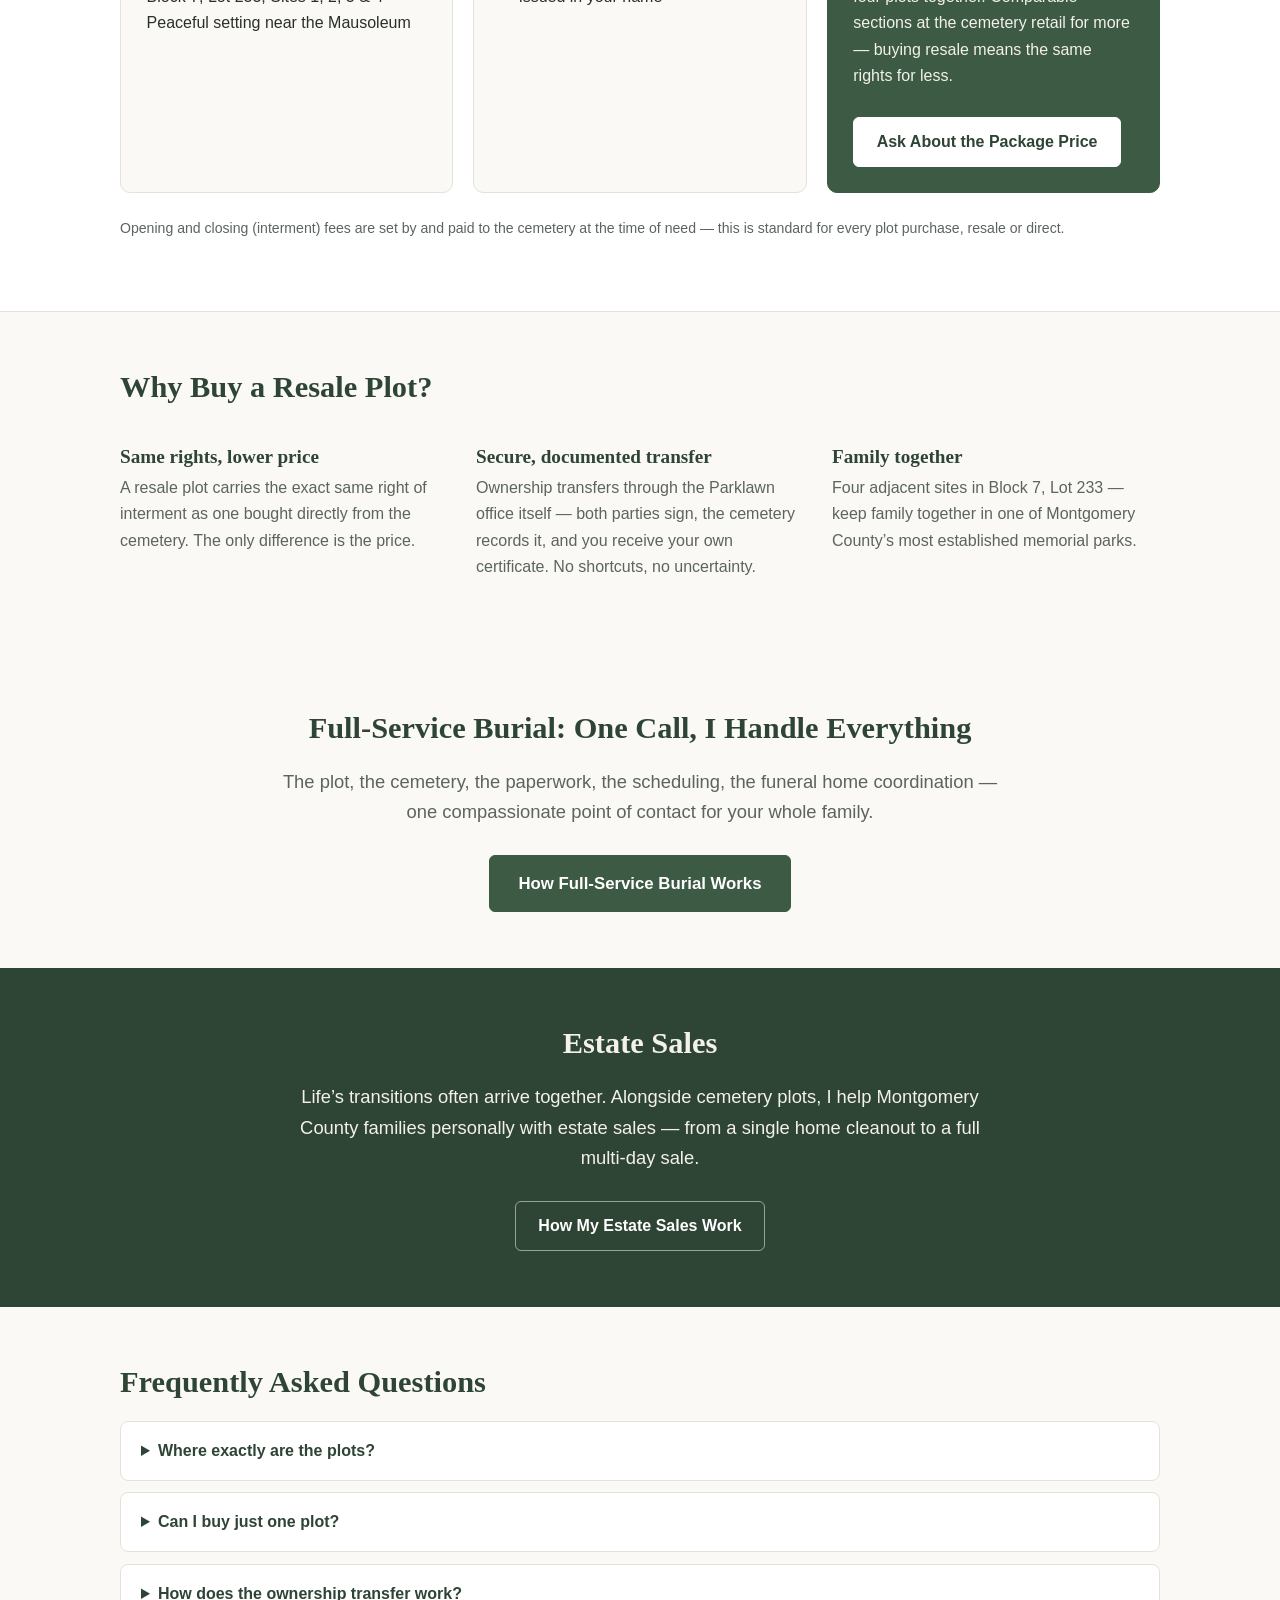
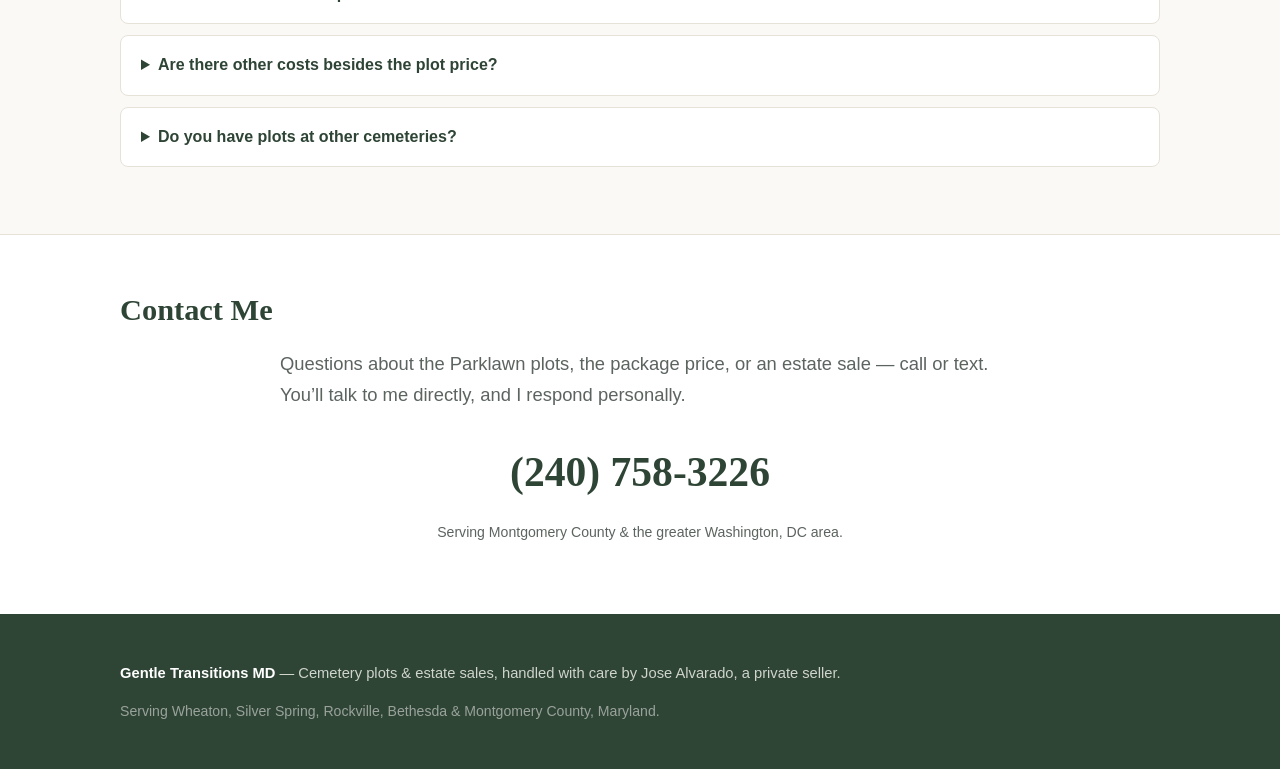
==== commit 3193453c: "Add index.html" ====
--- a/index.html
+++ b/index.html
@@ -40,7 +40,7 @@
     {"@type": "Question", "name": "Why buy a resale plot instead of buying from the cemetery?",
      "acceptedAnswer": {"@type": "Answer", "text": "Resale plots carry the exact same burial rights as plots bought directly from the cemetery, but are typically priced below current cemetery retail. You also gain access to sections the cemetery may no longer sell directly."}},
     {"@type": "Question", "name": "Do you serve areas outside Montgomery County?",
-     "acceptedAnswer": {"@type": "Answer", "text": "Our current plots are in Montgomery County, Maryland, but we buy and sell plots at cemeteries throughout the greater Washington DC area. Contact us about a specific cemetery."}}
+     "acceptedAnswer": {"@type": "Answer", "text": "My plots are in Montgomery County, Maryland. I buy and sell plots as a private individual at cemeteries throughout the greater Washington DC area. Contact me about a specific cemetery."}}
   ]
 }
 </script>
@@ -82,6 +82,7 @@
     <p class="kicker">Montgomery County, Maryland</p>
     <h1>Four Family Burial Plots for Sale at Parklawn Memorial Park</h1>
     <p class="lede">Block 7, Lot 233, Sites 1&ndash;4 &mdash; full burial rights in a peaceful location near the Mausoleum. Available individually or as a group, priced below cemetery retail.</p>
+    <p class="lede">I&rsquo;m Jose Alvarado &mdash; I own these four plots personally, and I&rsquo;m selling them myself. I&rsquo;m a private seller, not the cemetery and not a company.</p>
     <div class="hero-cta">
       <a href="#contact" class="btn btn-large">Inquire About These Plots</a>
       <a href="#plots" class="btn btn-ghost">See Details &amp; Pricing</a>
@@ -97,7 +98,7 @@
            alt="Block 7 marker at Parklawn Memorial Park with the Mausoleum in the background — family burial plots for sale in Block 7, Lot 233"
            title="Block 7 at Parklawn Memorial Park — burial plots for sale"
            width="1170" height="704" loading="lazy">
-      <figcaption>Block 7 at Parklawn Memorial Park &amp; Menorah Gardens &mdash; our four family plots, Sites 1&ndash;4 of Lot 233, sit in this section near the Mausoleum.</figcaption>
+      <figcaption>Block 7 at Parklawn Memorial Park &amp; Menorah Gardens &mdash; my four family plots, Sites 1&ndash;4 of Lot 233, sit in this section near the Mausoleum.</figcaption>
     </figure>
     <div class="listing-gallery">
       <figure>
@@ -105,7 +106,7 @@
              alt="Mausoleum at Parklawn Memorial Park & Menorah Gardens, Rockville MD — family burial plots for sale nearby in Block 7, Lot 233"
              title="Parklawn Memorial Park Mausoleum — burial plots for sale nearby"
              width="1170" height="801" loading="lazy">
-        <figcaption>The Mausoleum at Parklawn Memorial Park &amp; Menorah Gardens &mdash; our four family plots in Block 7, Lot 233 sit in a peaceful location near this landmark.</figcaption>
+        <figcaption>The Mausoleum at Parklawn Memorial Park &amp; Menorah Gardens &mdash; my four family plots in Block 7, Lot 233 sit in a peaceful location near this landmark.</figcaption>
       </figure>
       <figure>
         <img src="/images/parklawn-memorial-park-veterans-memorial-rockville-md.jpg"
@@ -185,7 +186,7 @@
 
 <section class="why" style="text-align:center">
   <div class="wrap">
-    <h2>Full-Service Burial: One Call, We Handle Everything</h2>
+    <h2>Full-Service Burial: One Call, I Handle Everything</h2>
     <p class="lede">The plot, the cemetery, the paperwork, the scheduling, the funeral home coordination &mdash; one compassionate point of contact for your whole family.</p>
     <a href="/full-service-burial.html" class="btn btn-large">How Full-Service Burial Works</a>
   </div>
@@ -194,8 +195,8 @@
 <section id="estate-sales" class="estates">
   <div class="wrap">
     <h2>Estate Sales</h2>
-    <p class="lede">Life&rsquo;s transitions often arrive together. Alongside cemetery plots, we help Montgomery County families with compassionate, professionally managed estate sales &mdash; from a single home cleanout to a full multi-day sale.</p>
-    <a href="/estate-sales.html" class="btn btn-ghost">How Our Estate Sales Work</a>
+    <p class="lede">Life&rsquo;s transitions often arrive together. Alongside cemetery plots, I help Montgomery County families personally with estate sales &mdash; from a single home cleanout to a full multi-day sale.</p>
+    <a href="/estate-sales.html" class="btn btn-ghost">How My Estate Sales Work</a>
   </div>
 </section>
 
@@ -212,7 +213,7 @@
     </details>
     <details>
       <summary>How does the ownership transfer work?</summary>
-      <p>We complete the transfer through the Parklawn cemetery office. Both parties sign the cemetery&rsquo;s transfer paperwork, the buyer pays the cemetery&rsquo;s transfer fee, and Parklawn issues a new certificate of interment rights in the buyer&rsquo;s name.</p>
+      <p>I complete the transfer with you through the Parklawn cemetery office. We both sign the cemetery&rsquo;s transfer paperwork, the buyer pays the cemetery&rsquo;s transfer fee, and Parklawn issues a new certificate of interment rights in the buyer&rsquo;s name.</p>
     </details>
     <details>
       <summary>Are there other costs besides the plot price?</summary>
@@ -220,15 +221,15 @@
     </details>
     <details>
       <summary>Do you have plots at other cemeteries?</summary>
-      <p>We buy and sell plots at cemeteries throughout the greater Washington, DC area. <a href="#contact">Contact us</a> about a specific cemetery.</p>
+      <p>I buy and sell plots as a private individual at cemeteries throughout the greater Washington, DC area. <a href="#contact">Contact me</a> about a specific cemetery.</p>
     </details>
   </div>
 </section>
 
 <section id="contact" class="contact">
   <div class="wrap">
-    <h2>Contact Us</h2>
-    <p class="lede">Questions about the Parklawn plots, the package price, or an estate sale &mdash; call or text. We respond personally.</p>
+    <h2>Contact Me</h2>
+    <p class="lede">Questions about the Parklawn plots, the package price, or an estate sale &mdash; call or text. You&rsquo;ll talk to me directly, and I respond personally.</p>
     <div class="contact-grid contact-simple">
       <a class="phone-big" href="tel:+12407583226">(240) 758-3226</a>
       <p class="fine">Serving Montgomery County &amp; the greater Washington, DC area.</p>
@@ -239,7 +240,7 @@
 
 <footer>
   <div class="wrap">
-    <p><strong>Gentle Transitions MD</strong> &mdash; Cemetery plots &amp; estate sales, handled with care.</p>
+    <p><strong>Gentle Transitions MD</strong> &mdash; Cemetery plots &amp; estate sales, handled with care by Jose Alvarado, a private seller.</p>
     <p class="fine">Serving Wheaton, Silver Spring, Rockville, Bethesda &amp; Montgomery County, Maryland.</p>
   </div>
 </footer>
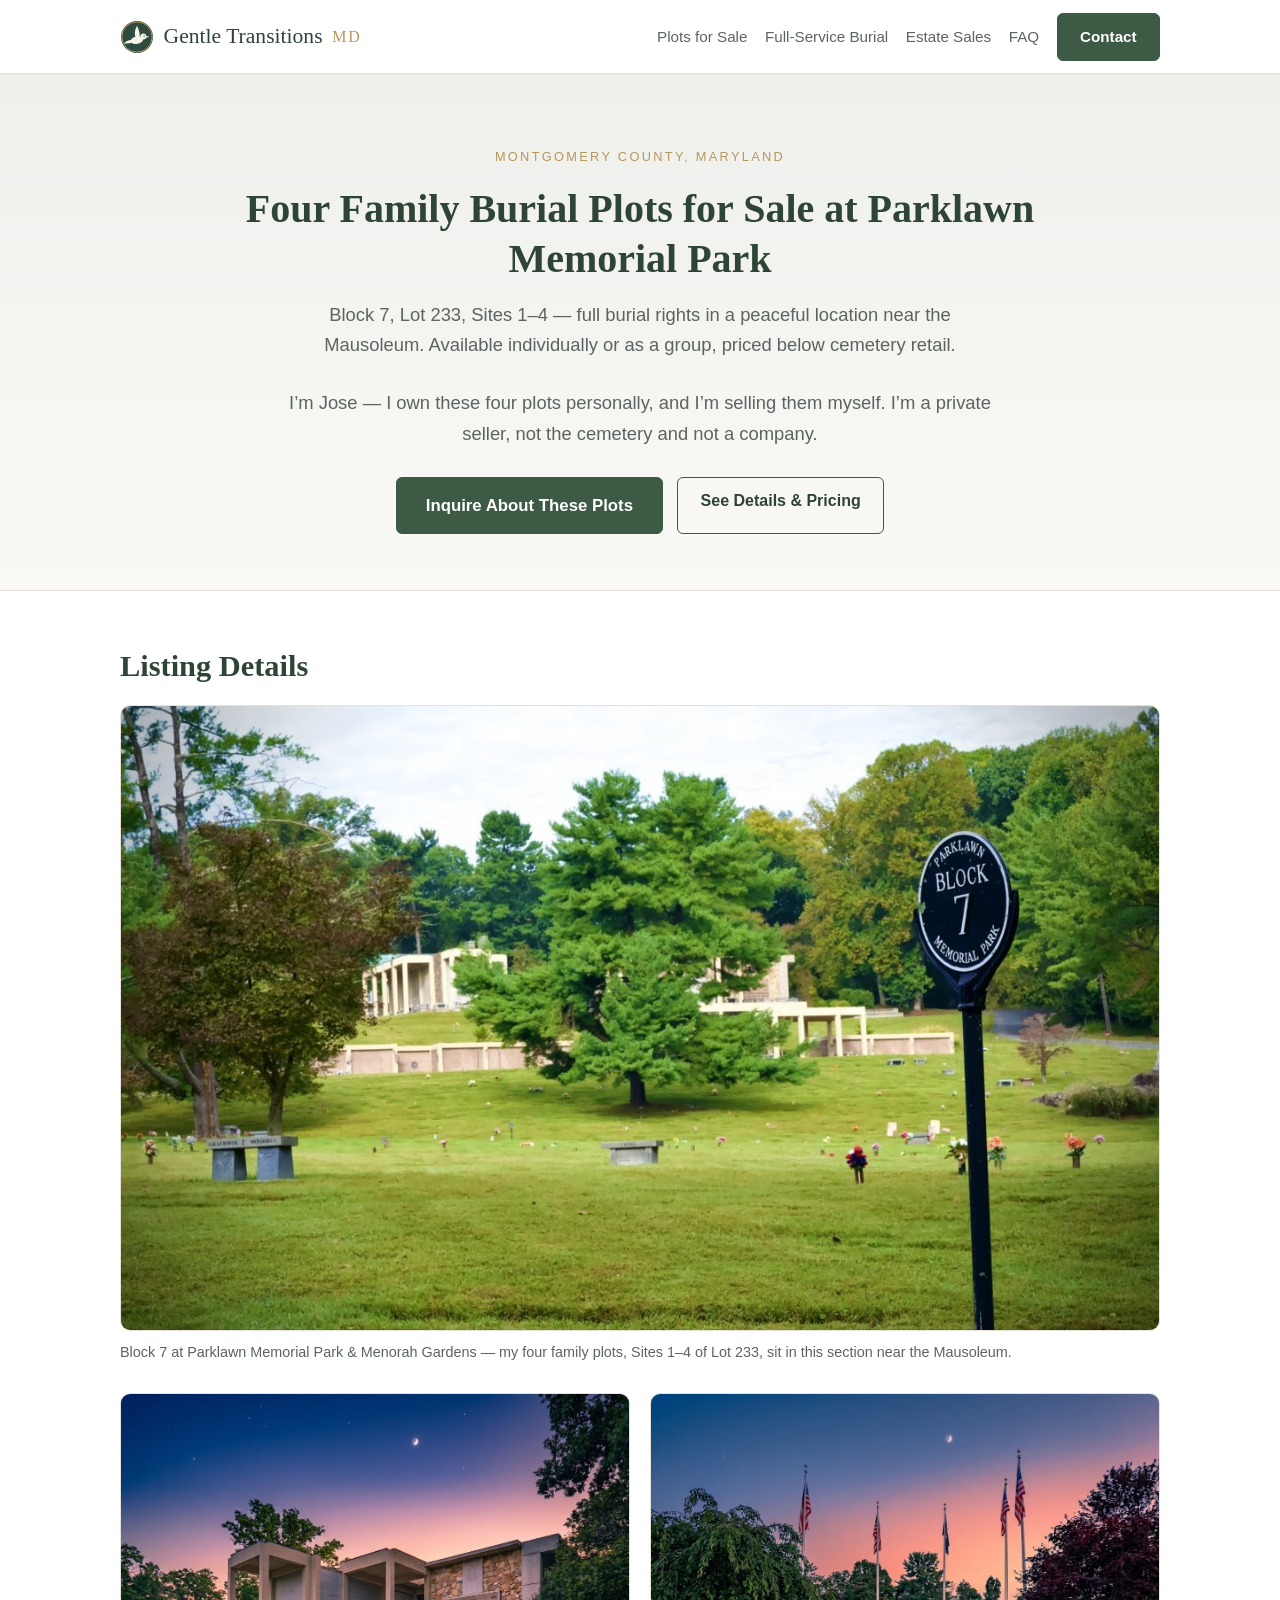
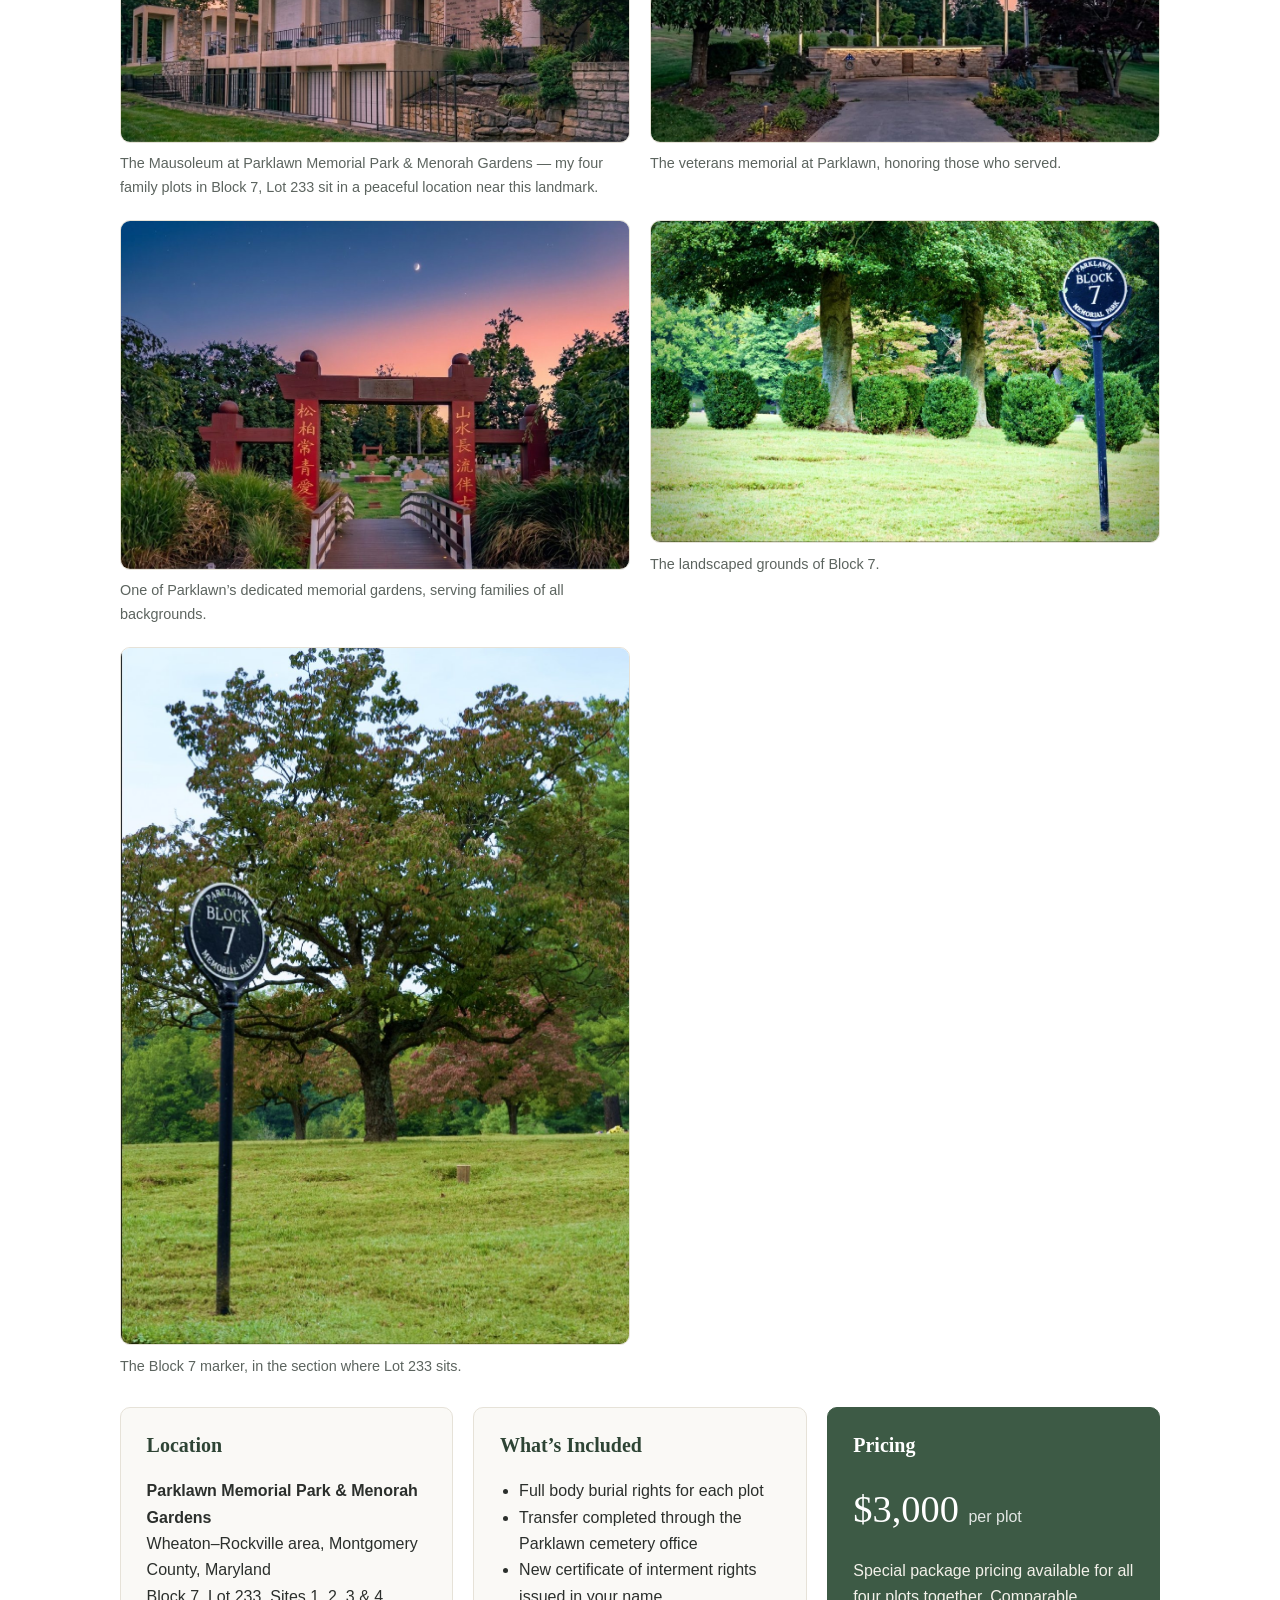
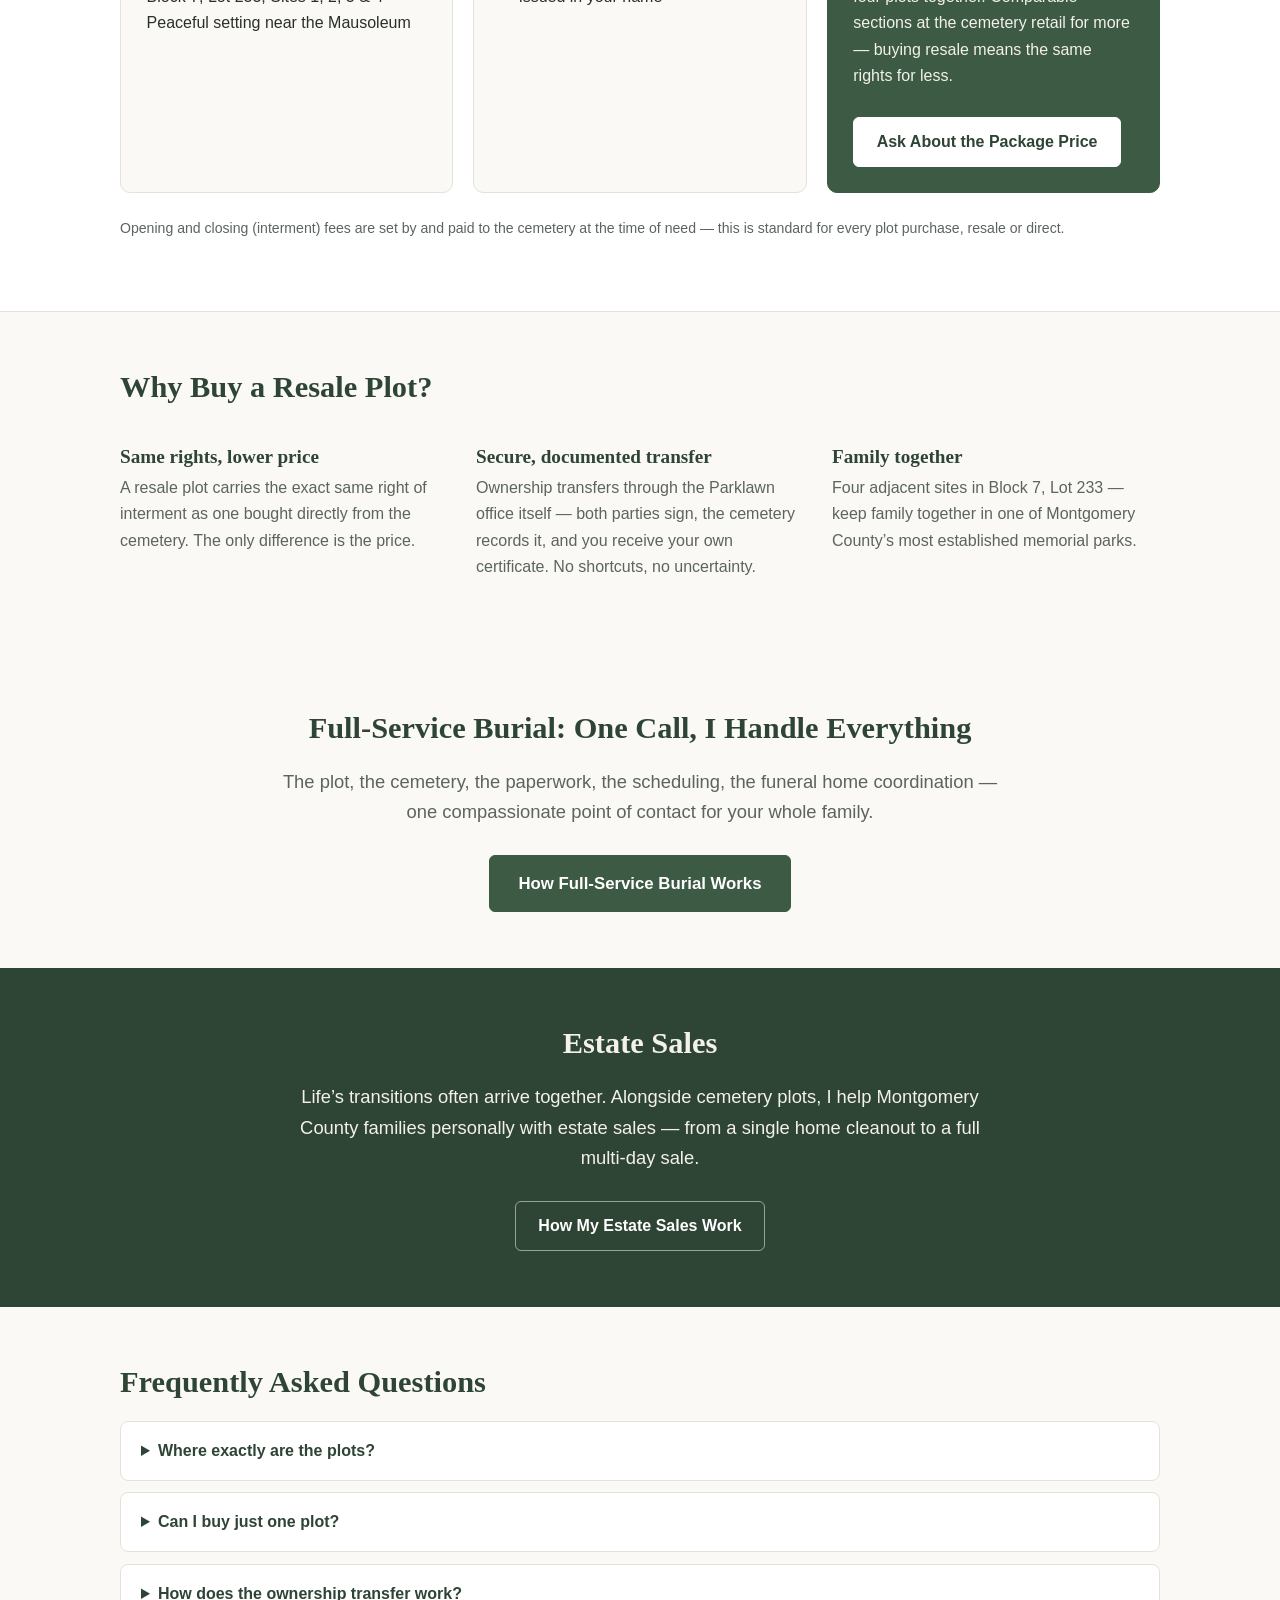
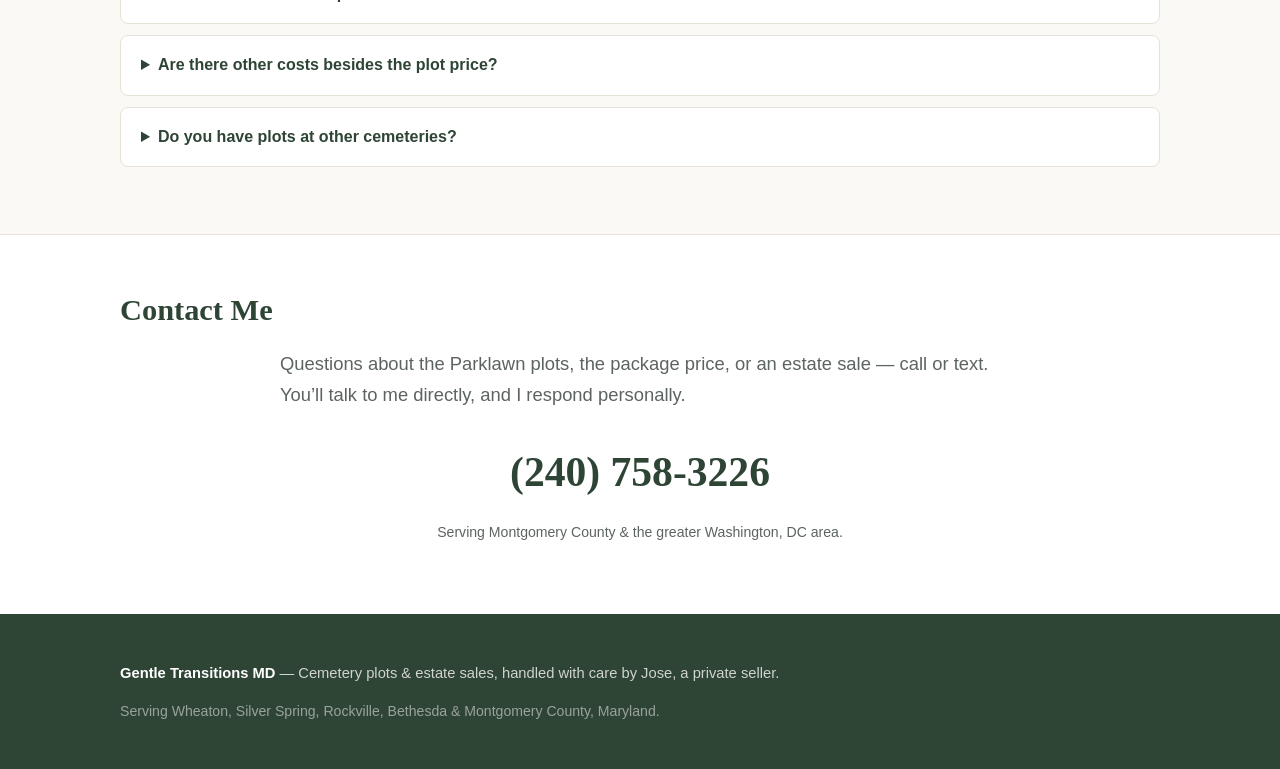
==== commit ad5a2ae3: "Add index.html" ====
--- a/index.html
+++ b/index.html
@@ -82,7 +82,7 @@
     <p class="kicker">Montgomery County, Maryland</p>
     <h1>Four Family Burial Plots for Sale at Parklawn Memorial Park</h1>
     <p class="lede">Block 7, Lot 233, Sites 1&ndash;4 &mdash; full burial rights in a peaceful location near the Mausoleum. Available individually or as a group, priced below cemetery retail.</p>
-    <p class="lede">I&rsquo;m Jose Alvarado &mdash; I own these four plots personally, and I&rsquo;m selling them myself. I&rsquo;m a private seller, not the cemetery and not a company.</p>
+    <p class="lede">I&rsquo;m Jose &mdash; I own these four plots personally, and I&rsquo;m selling them myself. I&rsquo;m a private seller, not the cemetery and not a company.</p>
     <div class="hero-cta">
       <a href="#contact" class="btn btn-large">Inquire About These Plots</a>
       <a href="#plots" class="btn btn-ghost">See Details &amp; Pricing</a>
@@ -240,7 +240,7 @@
 
 <footer>
   <div class="wrap">
-    <p><strong>Gentle Transitions MD</strong> &mdash; Cemetery plots &amp; estate sales, handled with care by Jose Alvarado, a private seller.</p>
+    <p><strong>Gentle Transitions MD</strong> &mdash; Cemetery plots &amp; estate sales, handled with care by Jose, a private seller.</p>
     <p class="fine">Serving Wheaton, Silver Spring, Rockville, Bethesda &amp; Montgomery County, Maryland.</p>
   </div>
 </footer>
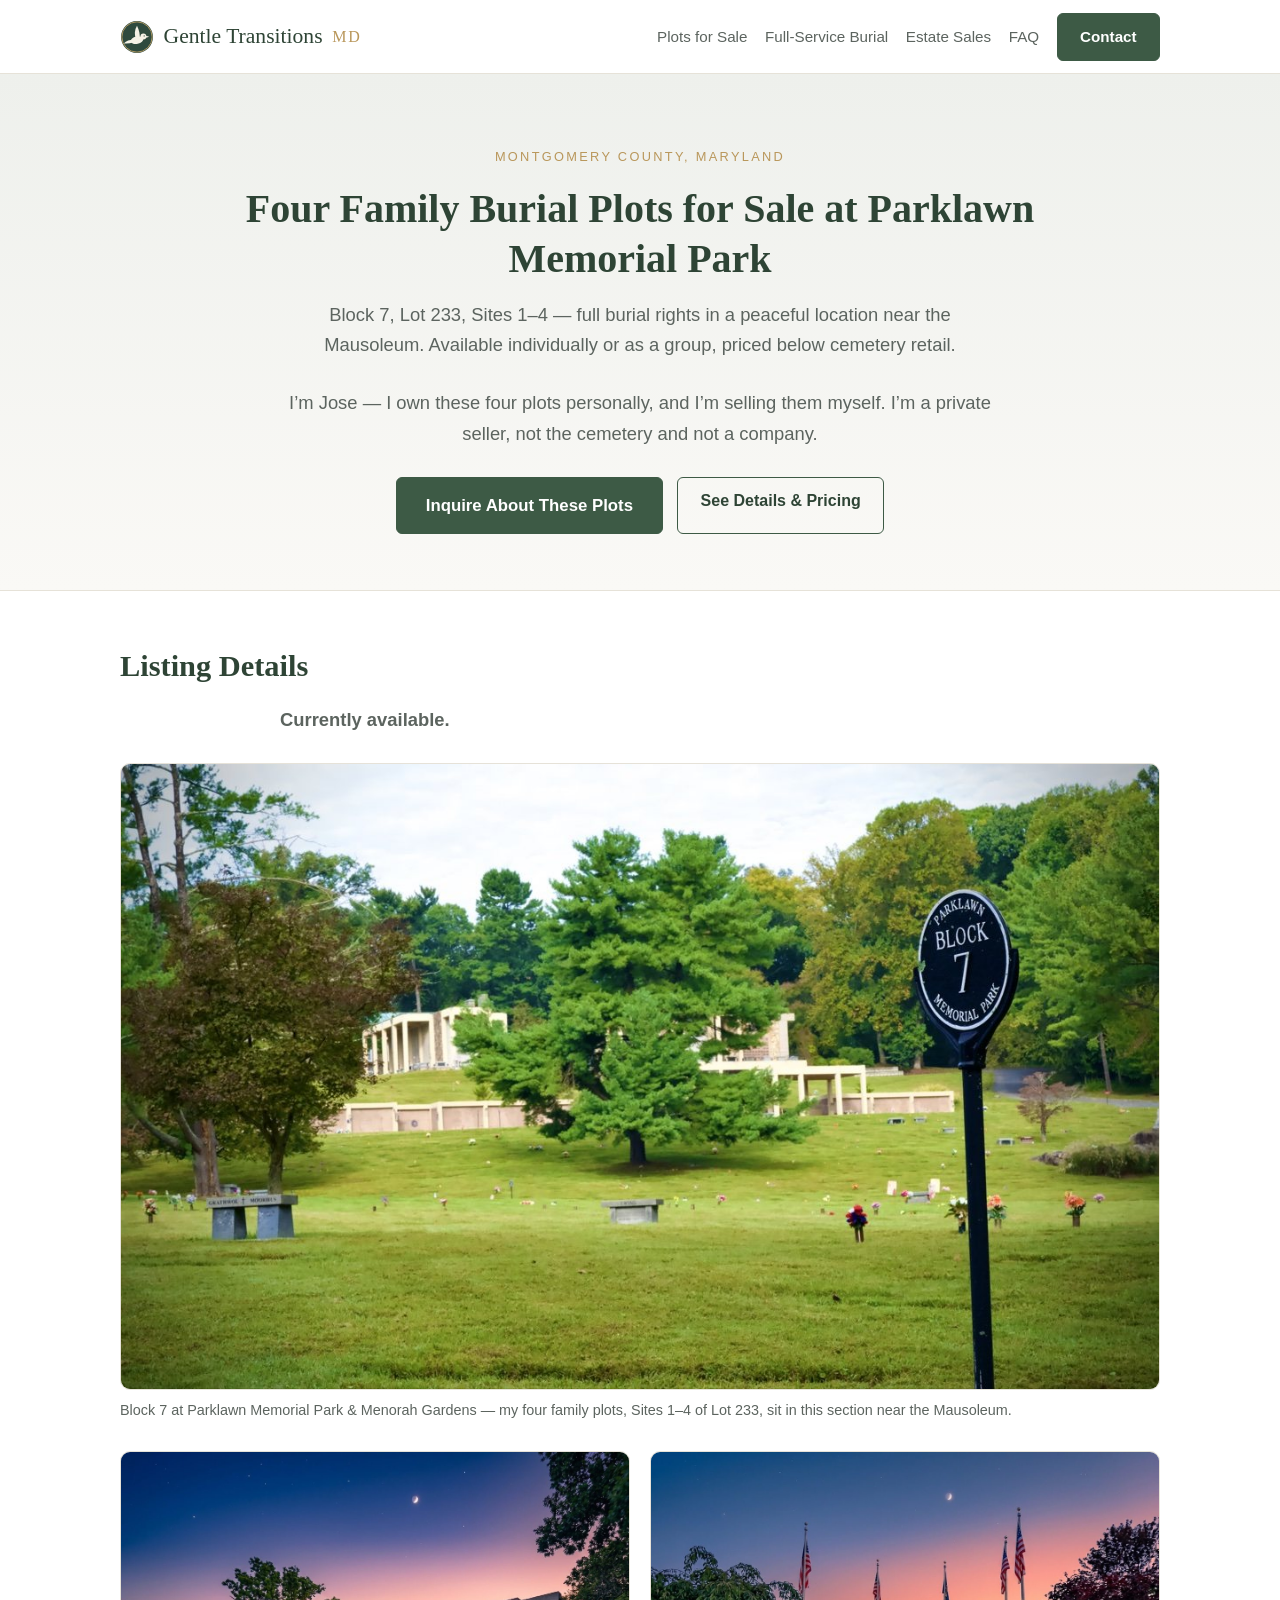
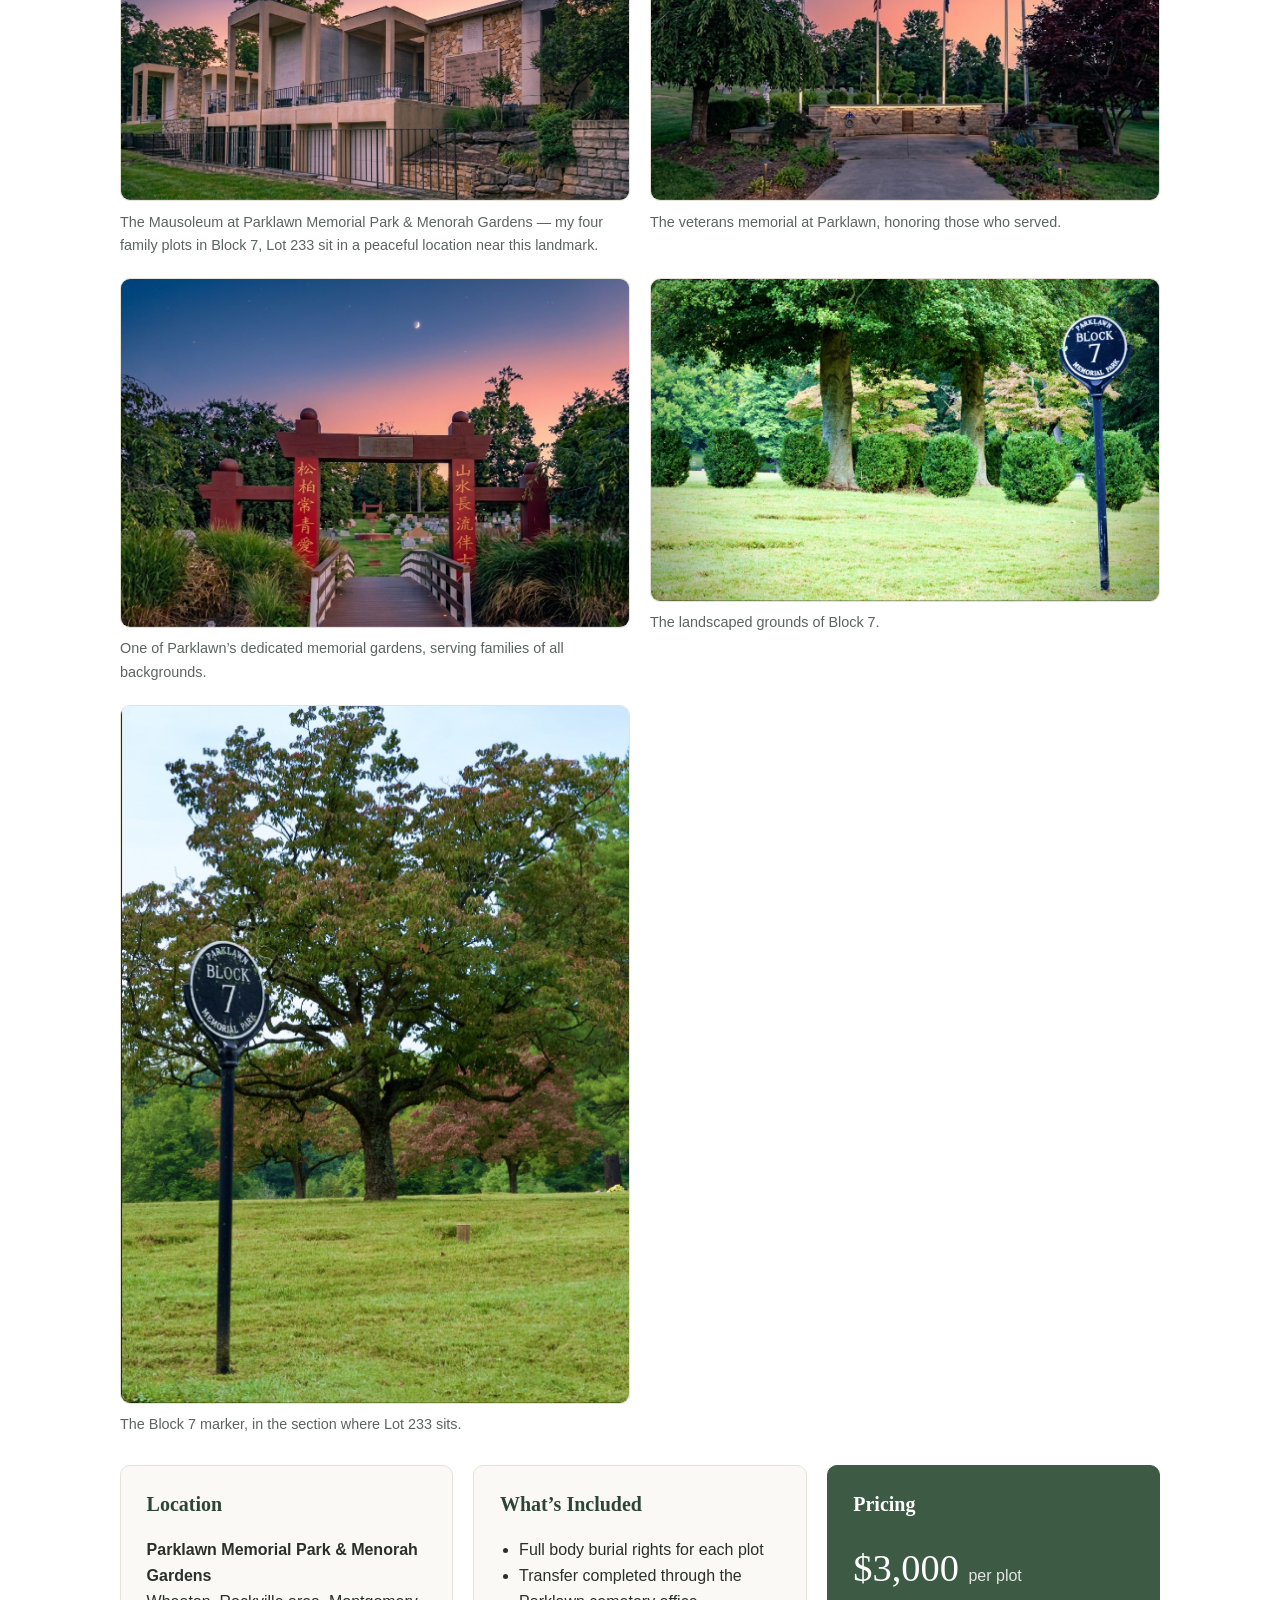
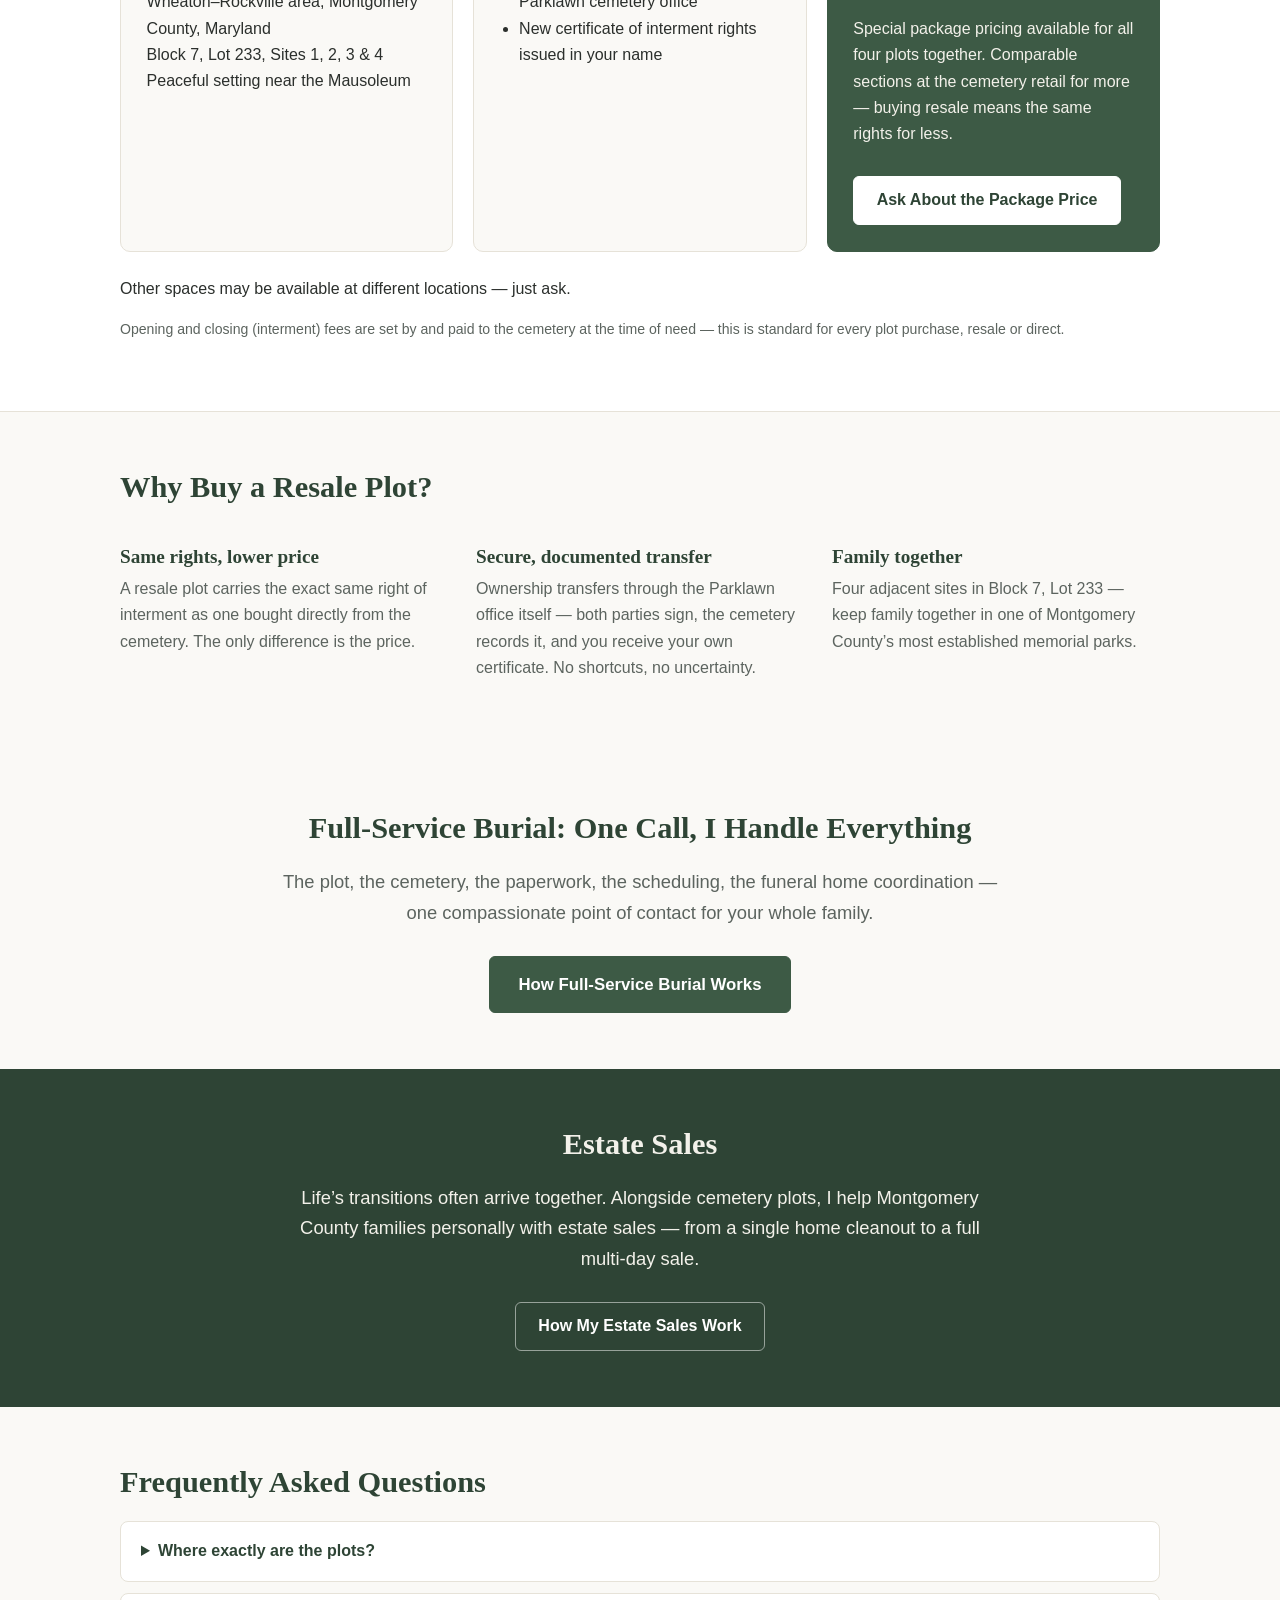
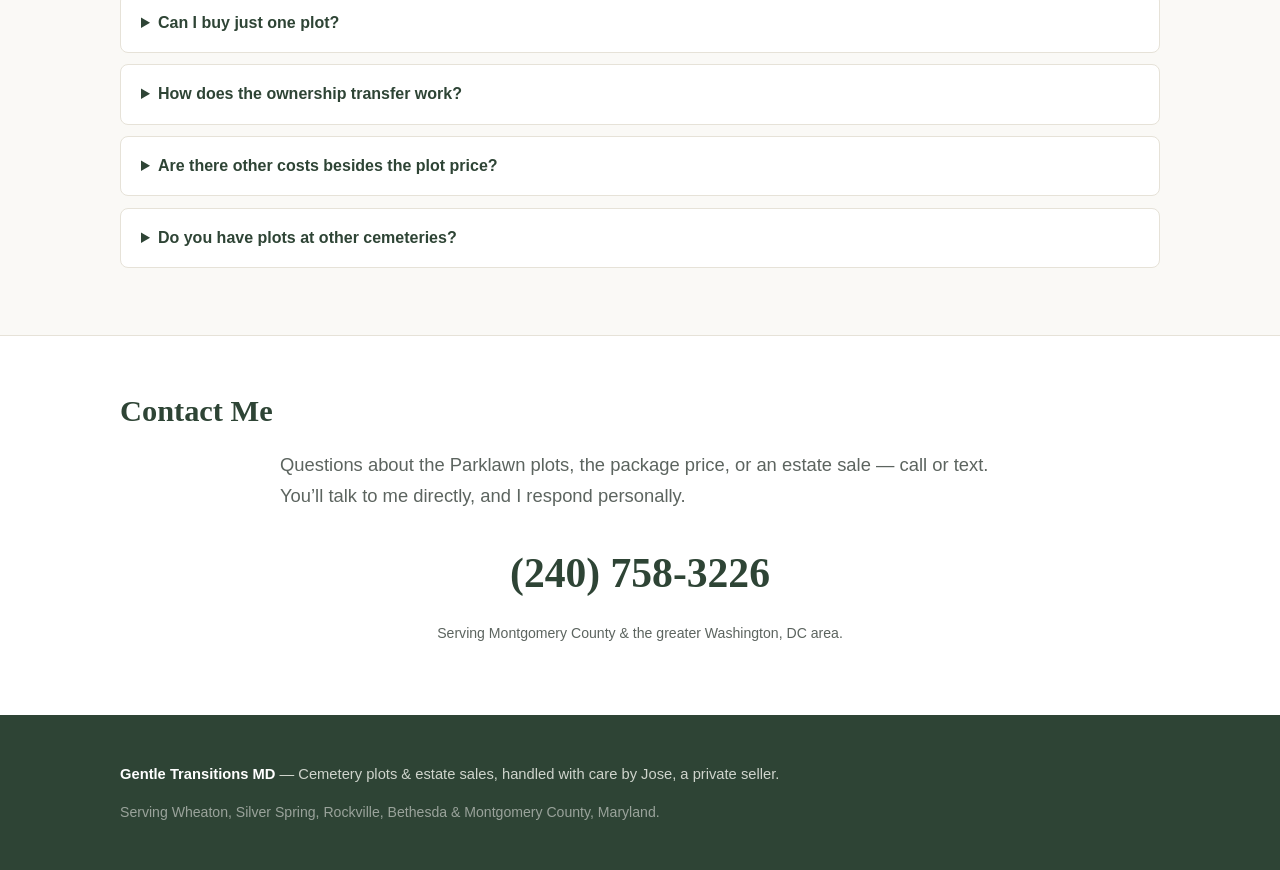
==== commit 5bd25600: "Add index.html" ====
--- a/index.html
+++ b/index.html
@@ -93,6 +93,7 @@
 <section id="plots" class="listing">
   <div class="wrap">
     <h2>Listing Details</h2>
+    <p class="lede"><strong>Currently available.</strong></p>
     <figure class="listing-figure">
       <img src="/images/parklawn-memorial-park-block-7-mausoleum-view-rockville-md.jpg"
            alt="Block 7 marker at Parklawn Memorial Park with the Mausoleum in the background — family burial plots for sale in Block 7, Lot 233"
@@ -160,6 +161,7 @@
         <a href="#contact" class="btn">Ask About the Package Price</a>
       </div>
     </div>
+    <p>Other spaces may be available at different locations &mdash; just ask.</p>
     <p class="fine">Opening and closing (interment) fees are set by and paid to the cemetery at the time of need &mdash; this is standard for every plot purchase, resale or direct.</p>
   </div>
 </section>
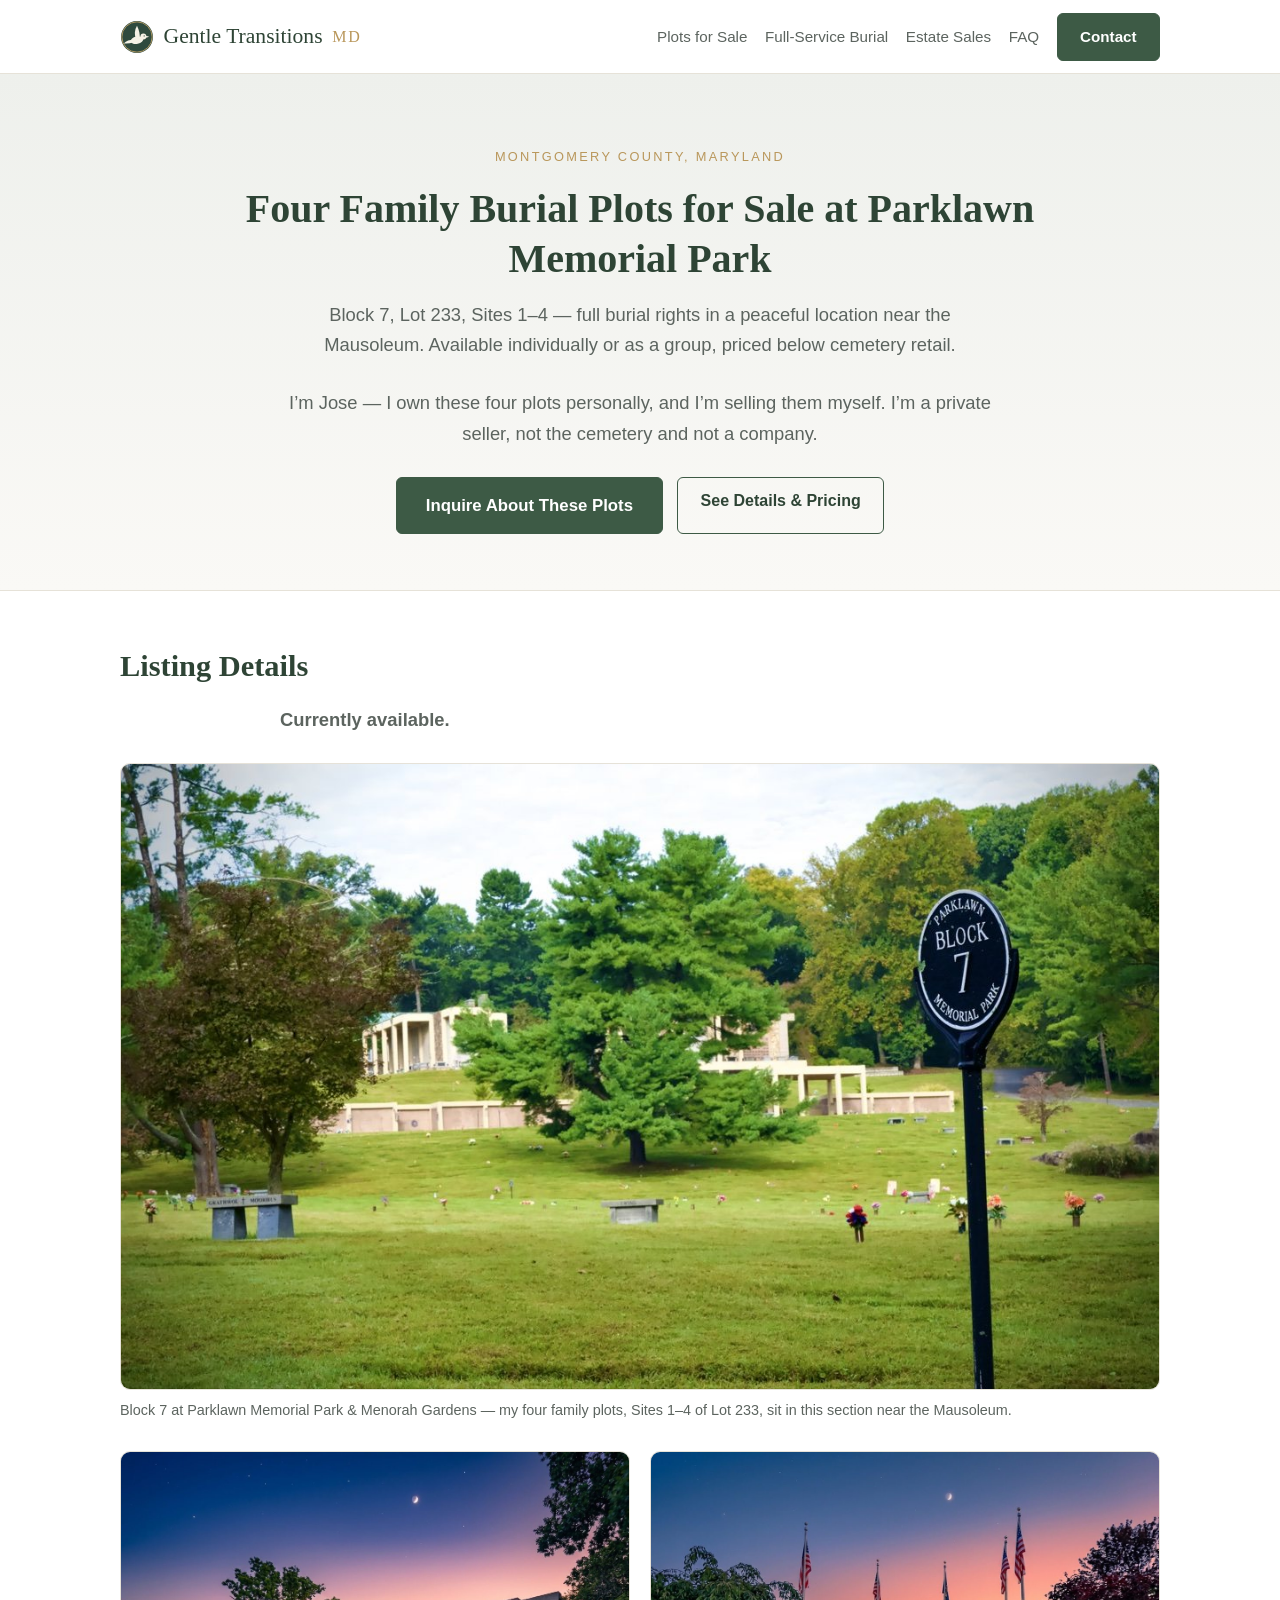
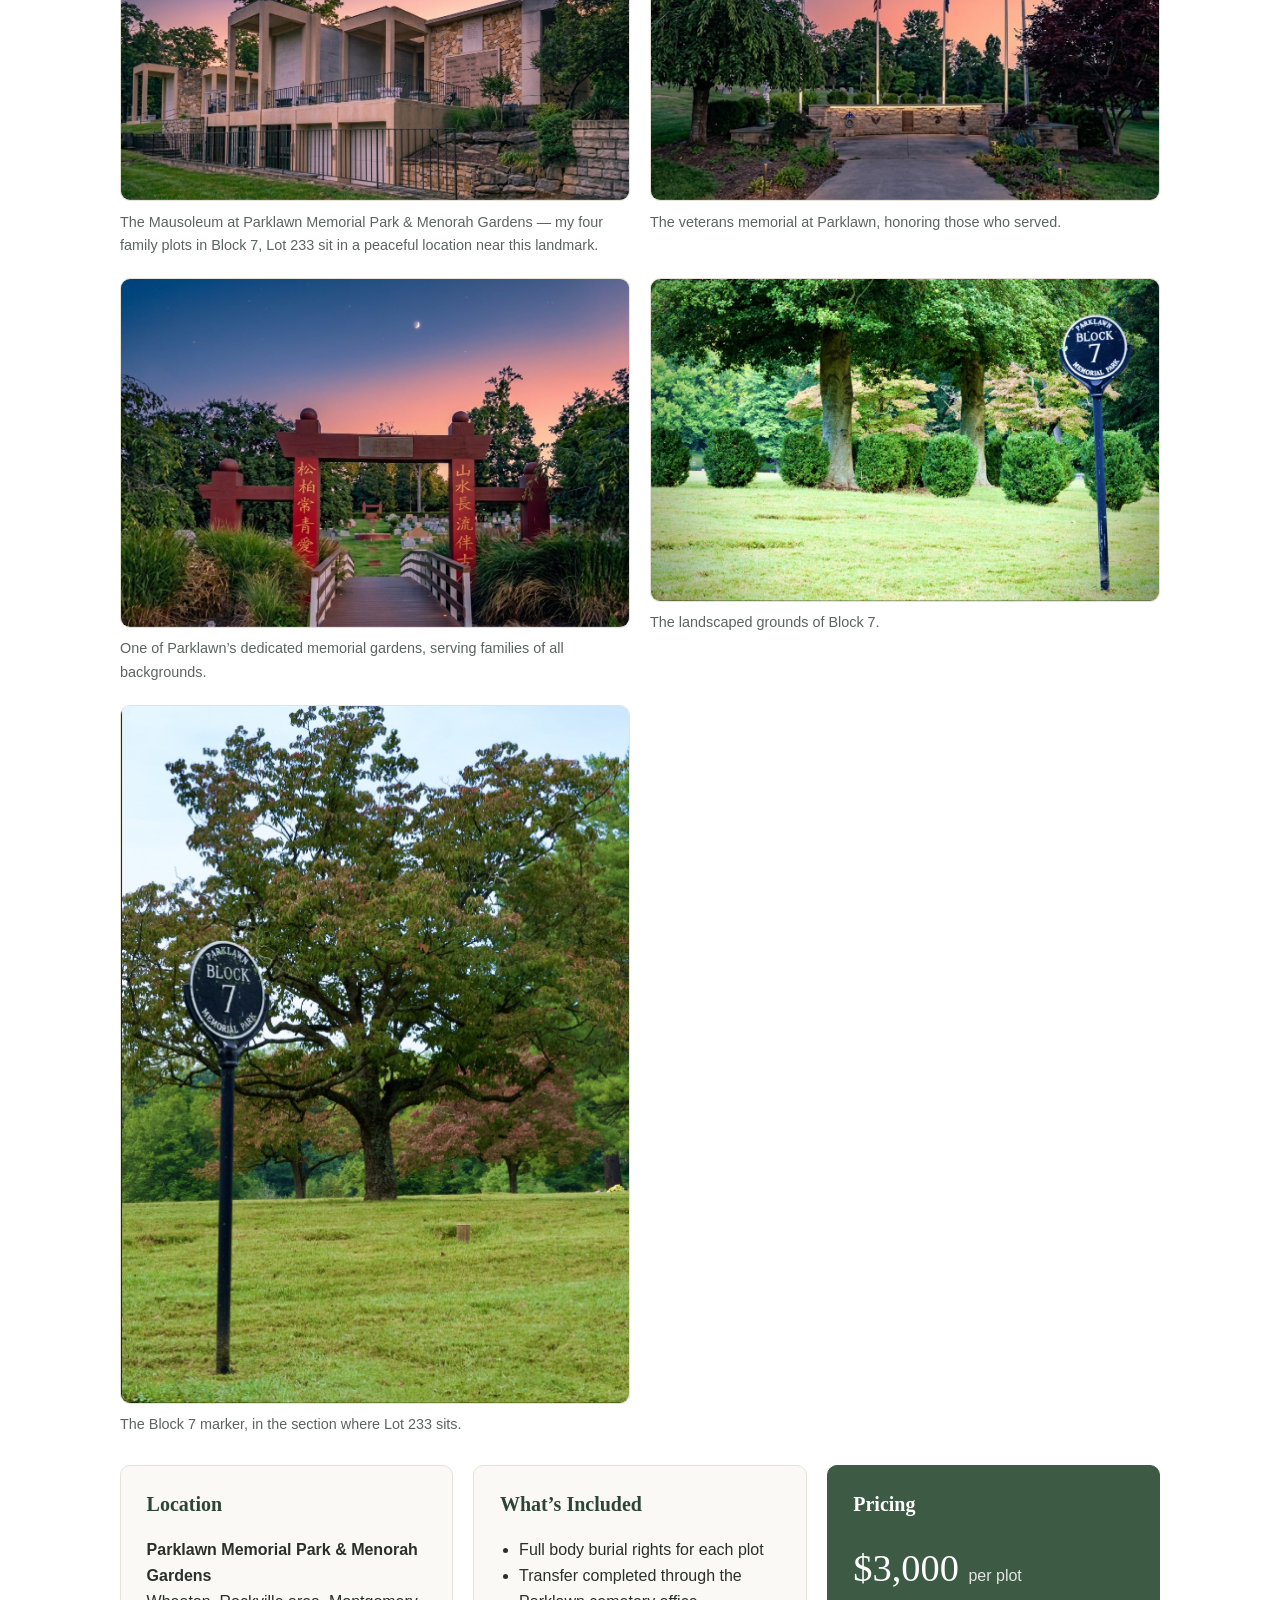
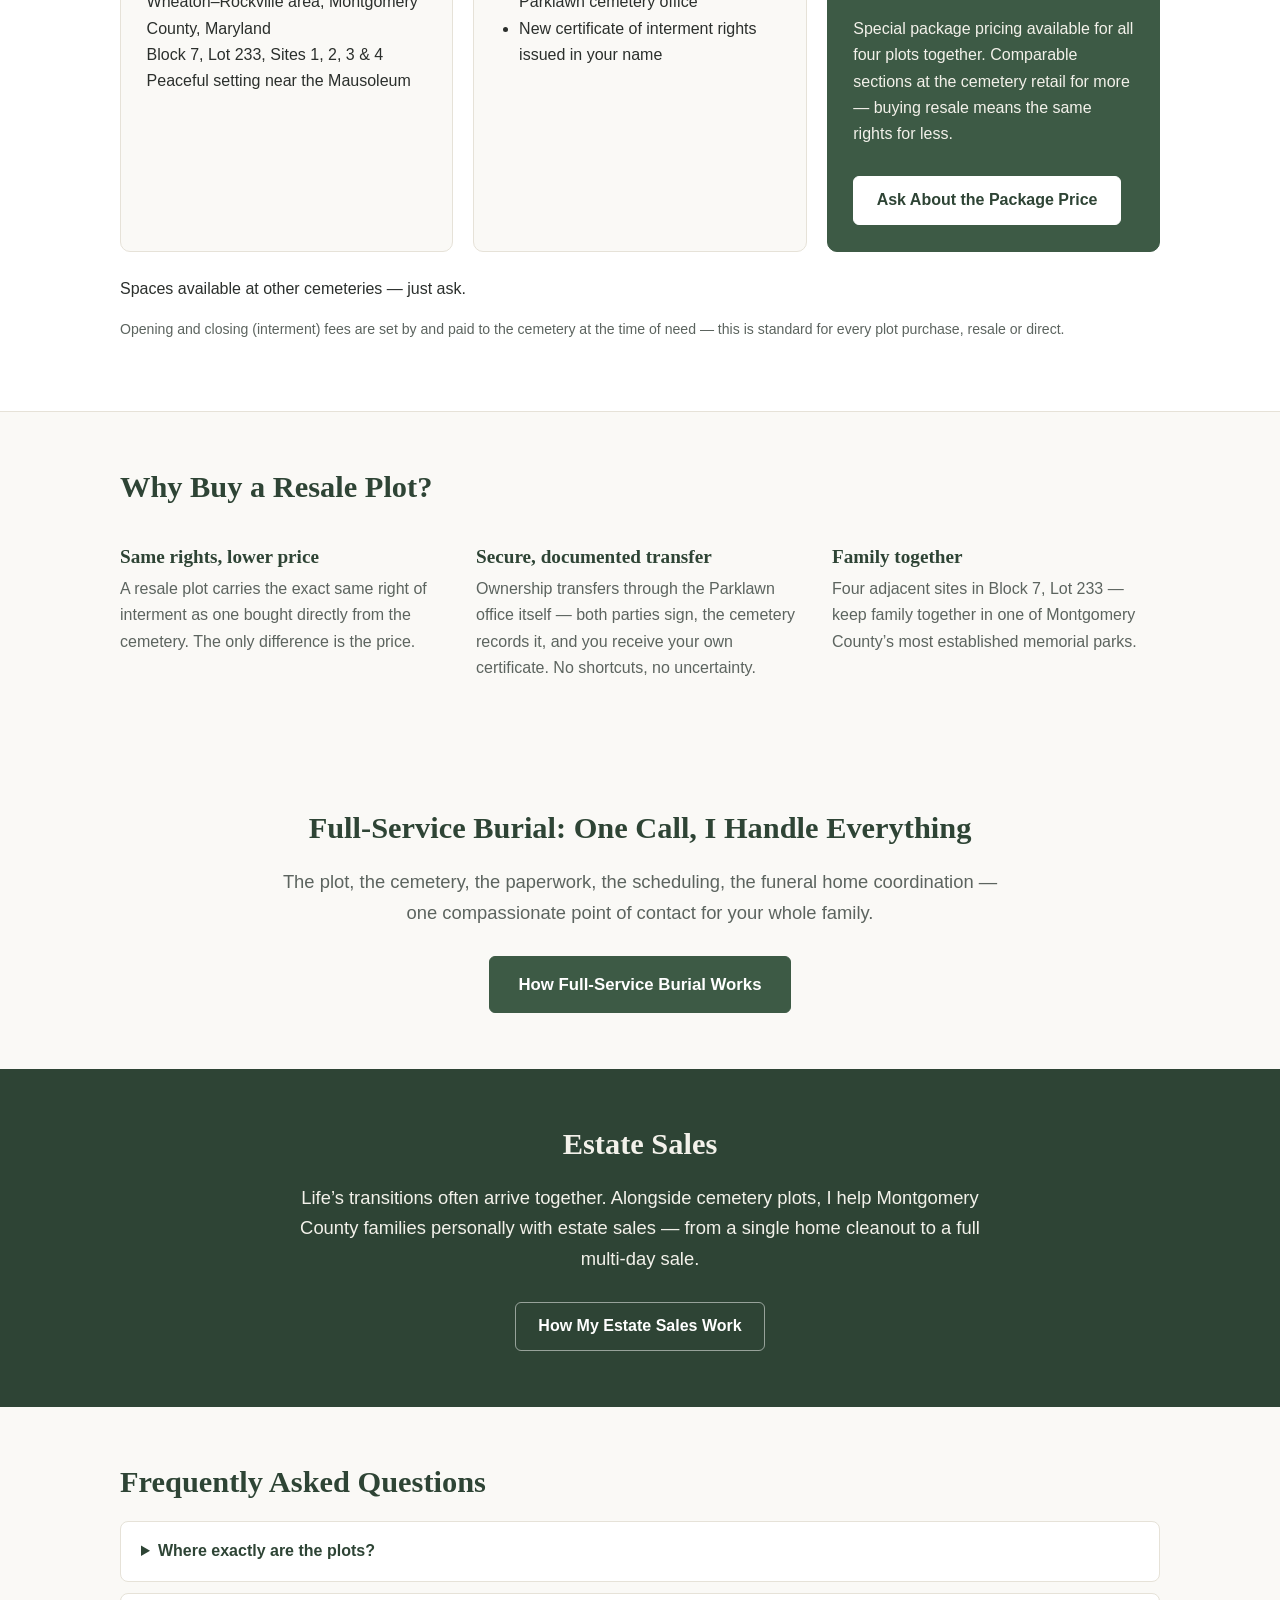
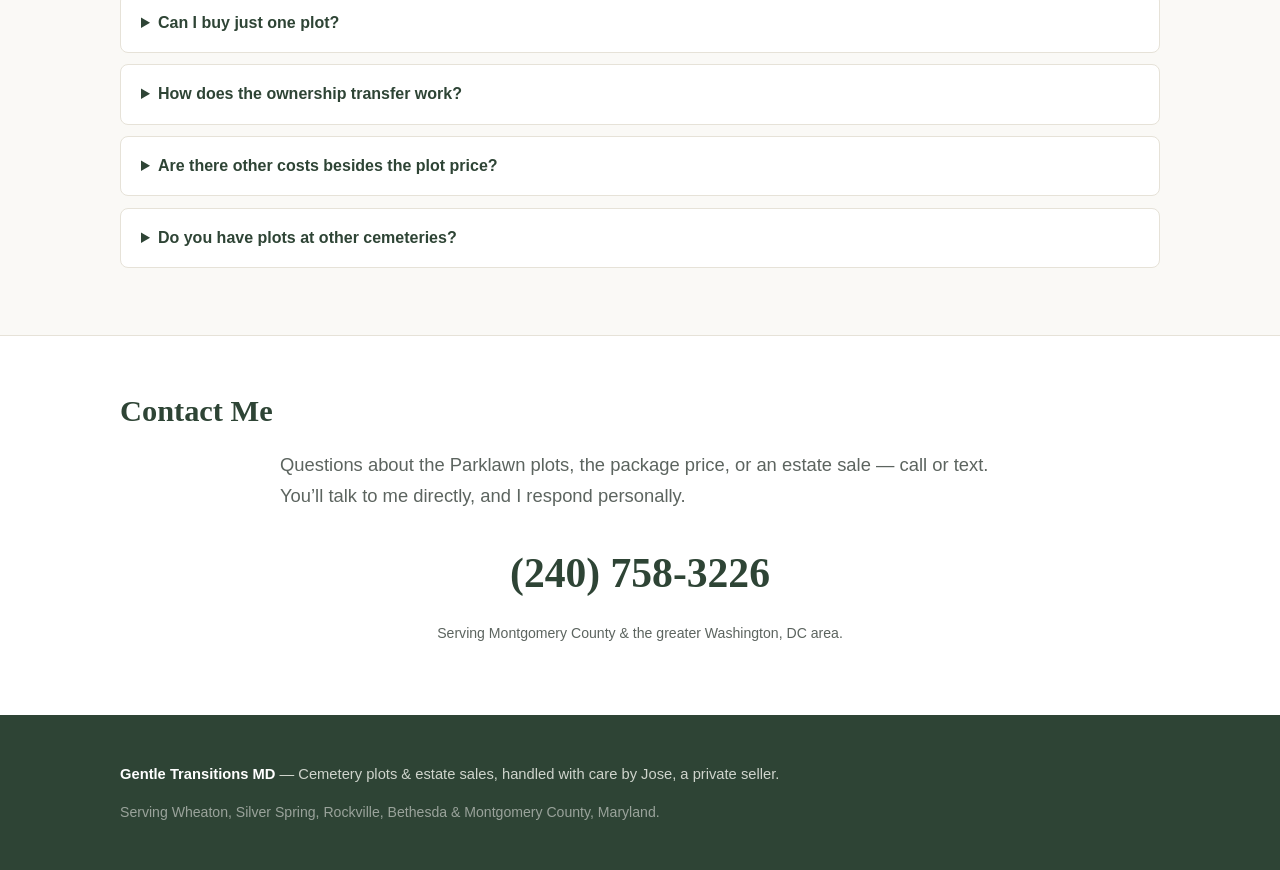
==== commit b6d11e84: "Add index.html" ====
--- a/index.html
+++ b/index.html
@@ -161,7 +161,7 @@
         <a href="#contact" class="btn">Ask About the Package Price</a>
       </div>
     </div>
-    <p>Other spaces may be available at different locations &mdash; just ask.</p>
+    <p>Spaces available at other cemeteries &mdash; just ask.</p>
     <p class="fine">Opening and closing (interment) fees are set by and paid to the cemetery at the time of need &mdash; this is standard for every plot purchase, resale or direct.</p>
   </div>
 </section>
